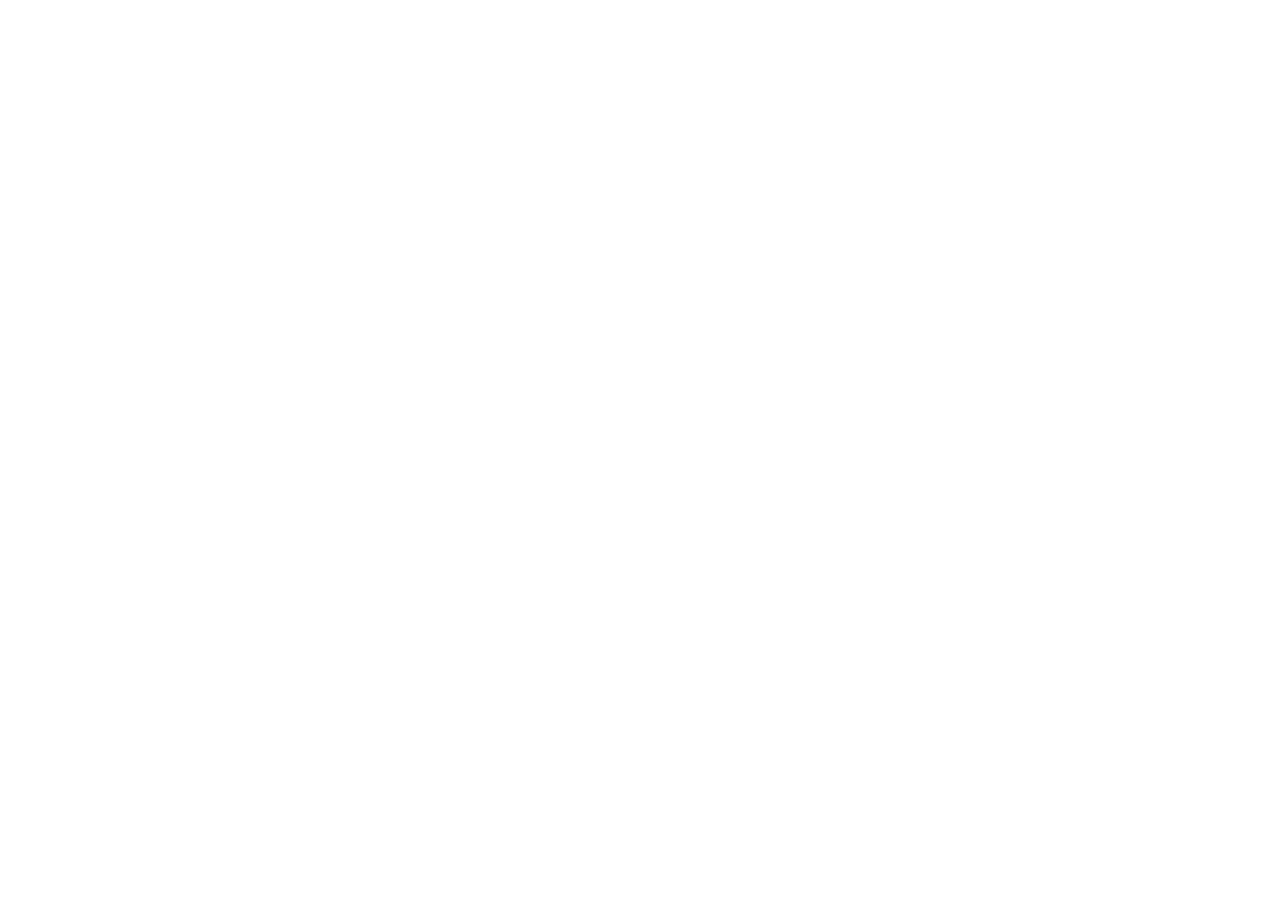
==== index.html @ 18c28b43 "first commit" ====
<!DOCTYPE html>
<html lang="en">
  <head>
    <meta charset="UTF-8" />
    <meta name="viewport" content="width=device-width, initial-scale=1.0" />
    <title>Document</title>
    <!-- CSS -->
    <link rel="stylesheet" href="/assets/css/style.css" />
  </head>
  <body>
    <!-- JS -->
    <script src="/assets/js/script.js"></script>
  </body>
</html>
---- assets/css/style.css ----
/* - Dark Blue (Dark Mode Elements): hsl(209, 23%, 22%)
- Very Dark Blue (Dark Mode Background): hsl(207, 26%, 17%)
- Very Dark Blue (Light Mode Text): hsl(200, 15%, 8%)
- Dark Gray (Light Mode Input): hsl(0, 0%, 52%)
- Very Light Gray (Light Mode Background): hsl(0, 0%, 98%)
- White (Dark Mode Text & Light Mode Elements): hsl(0, 0%, 100%) */
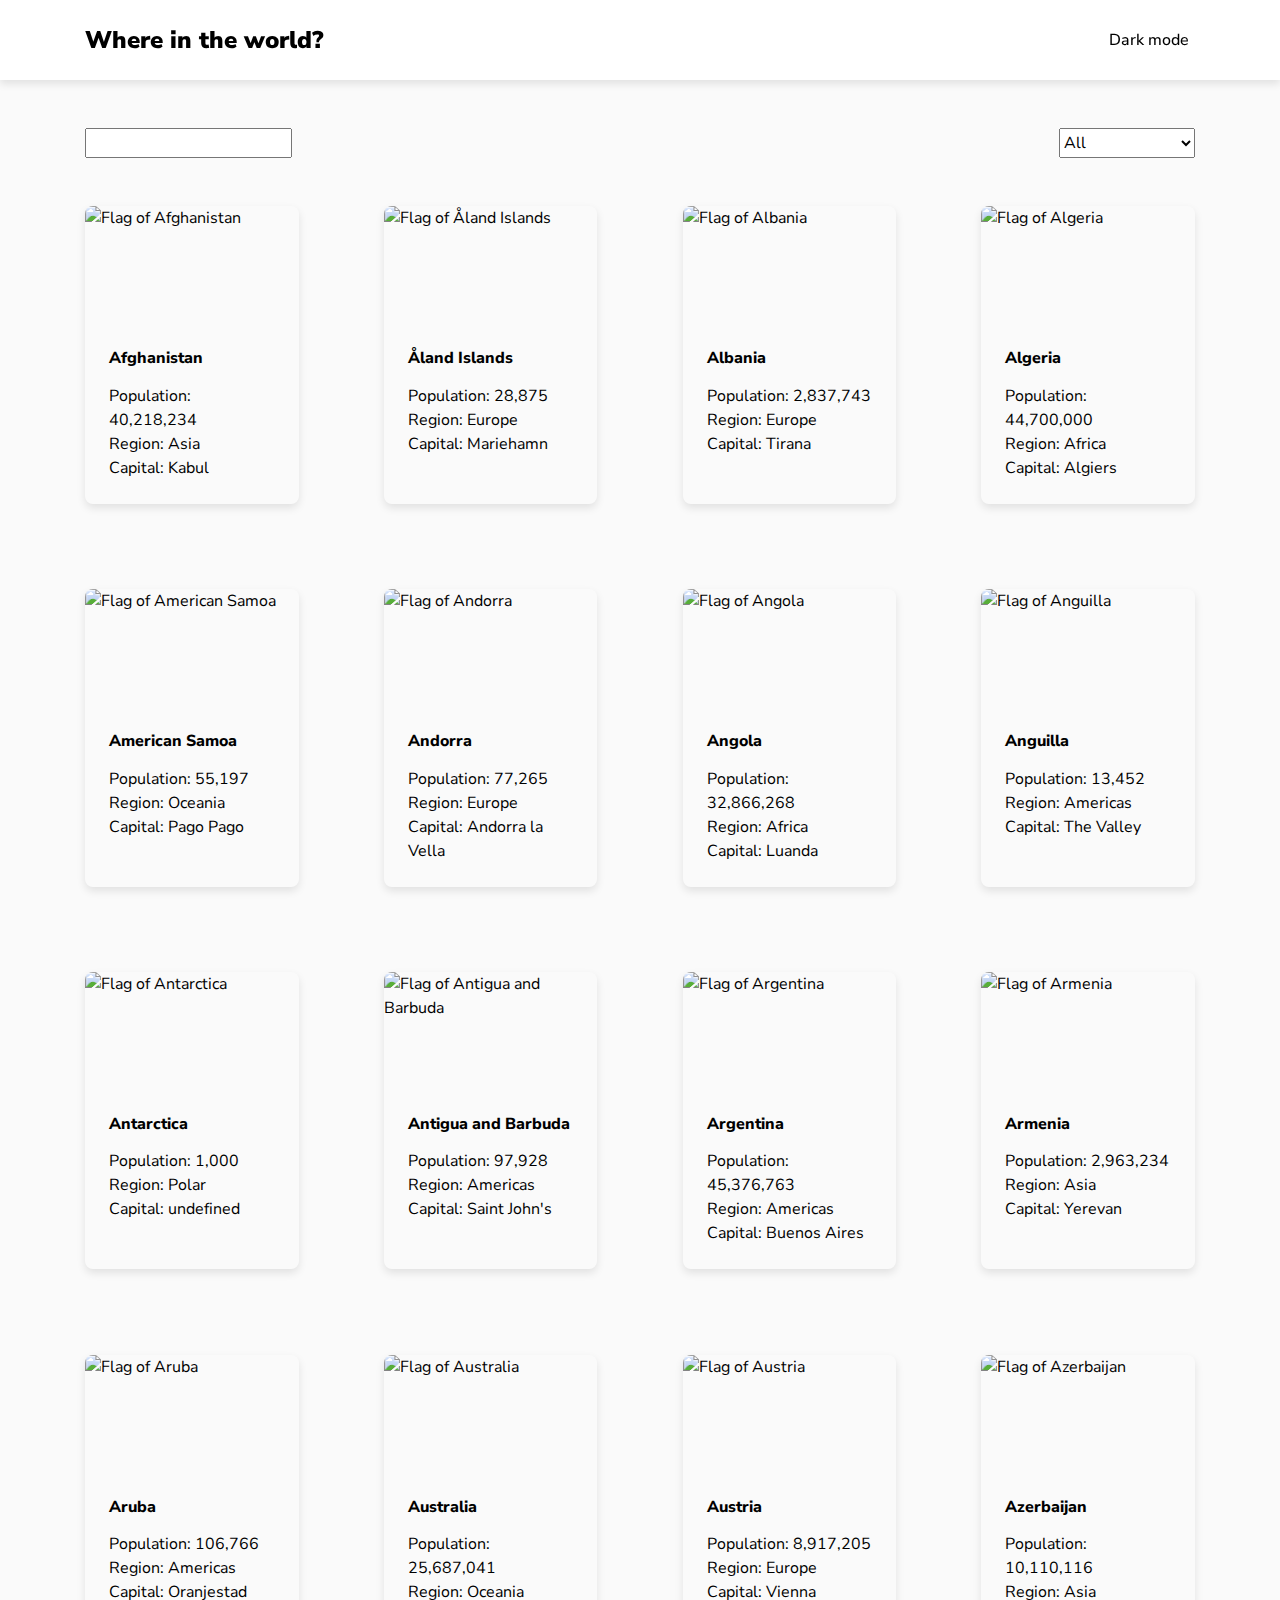
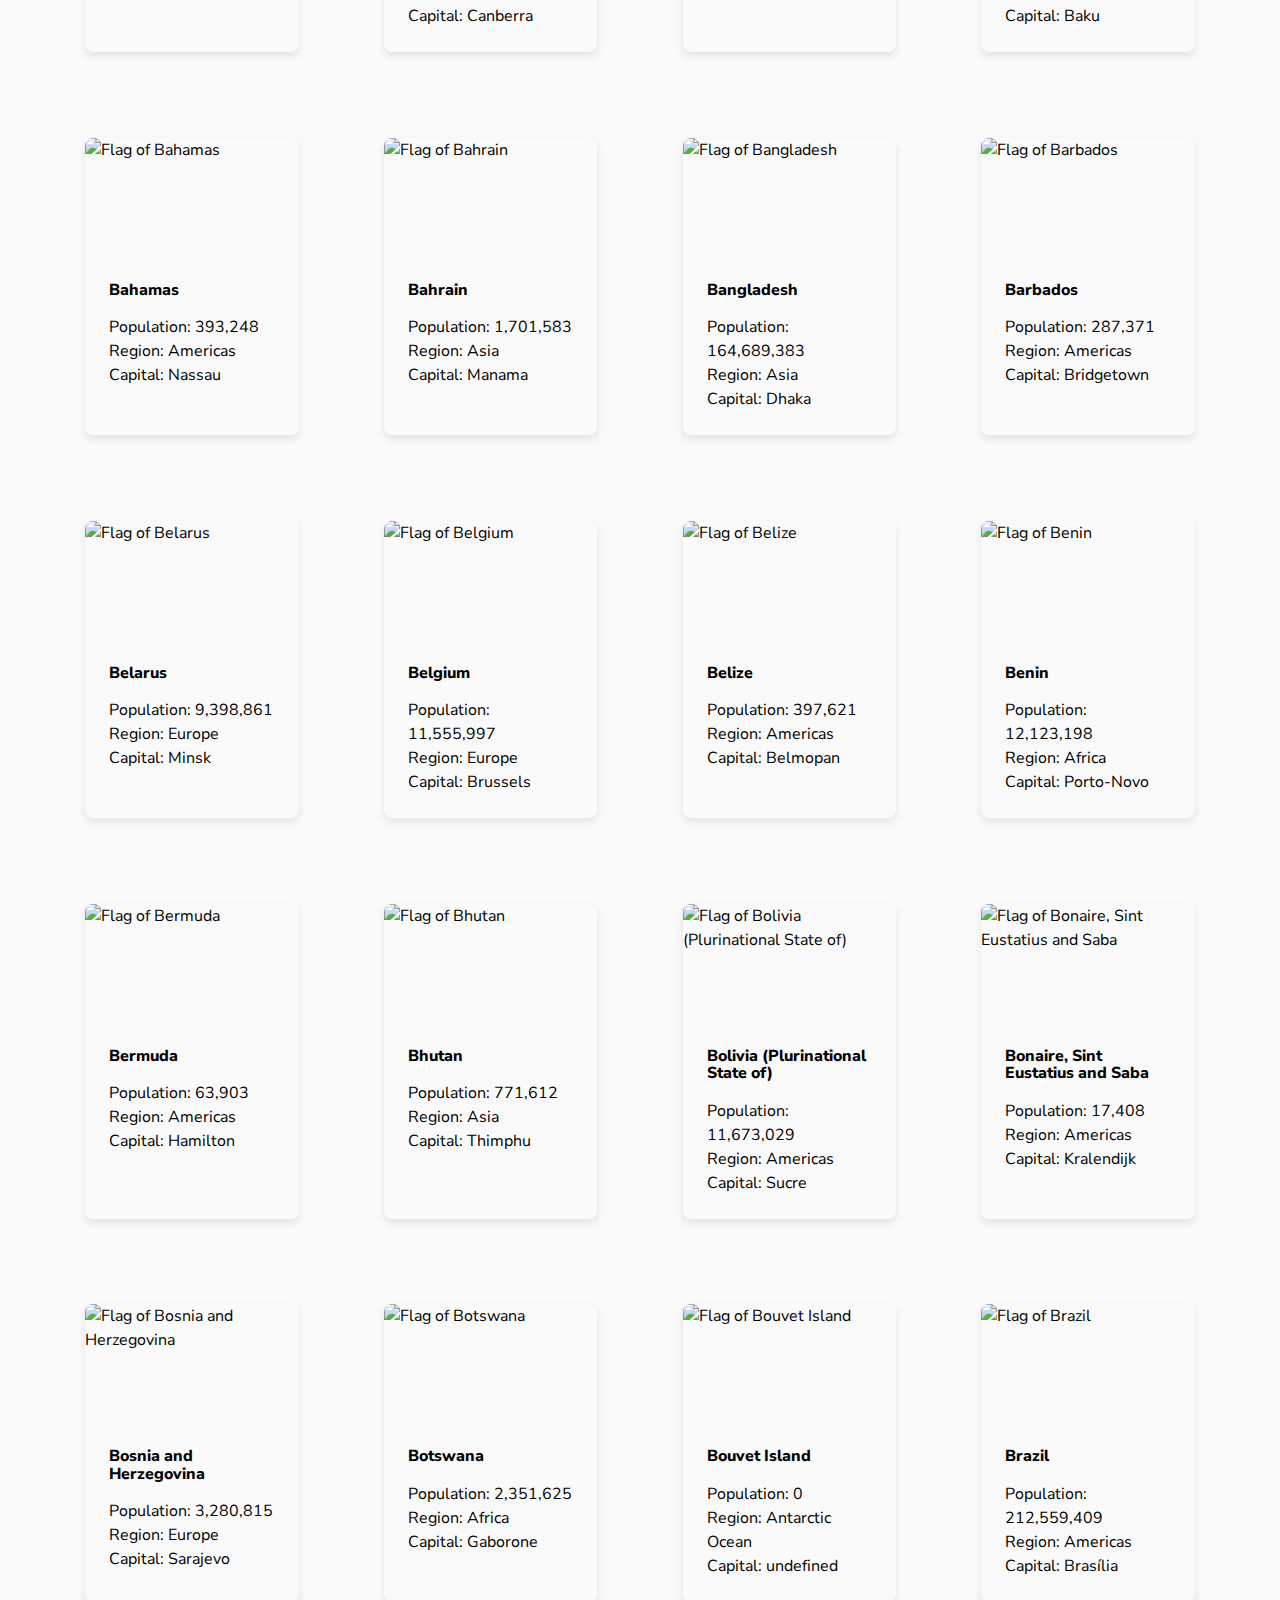
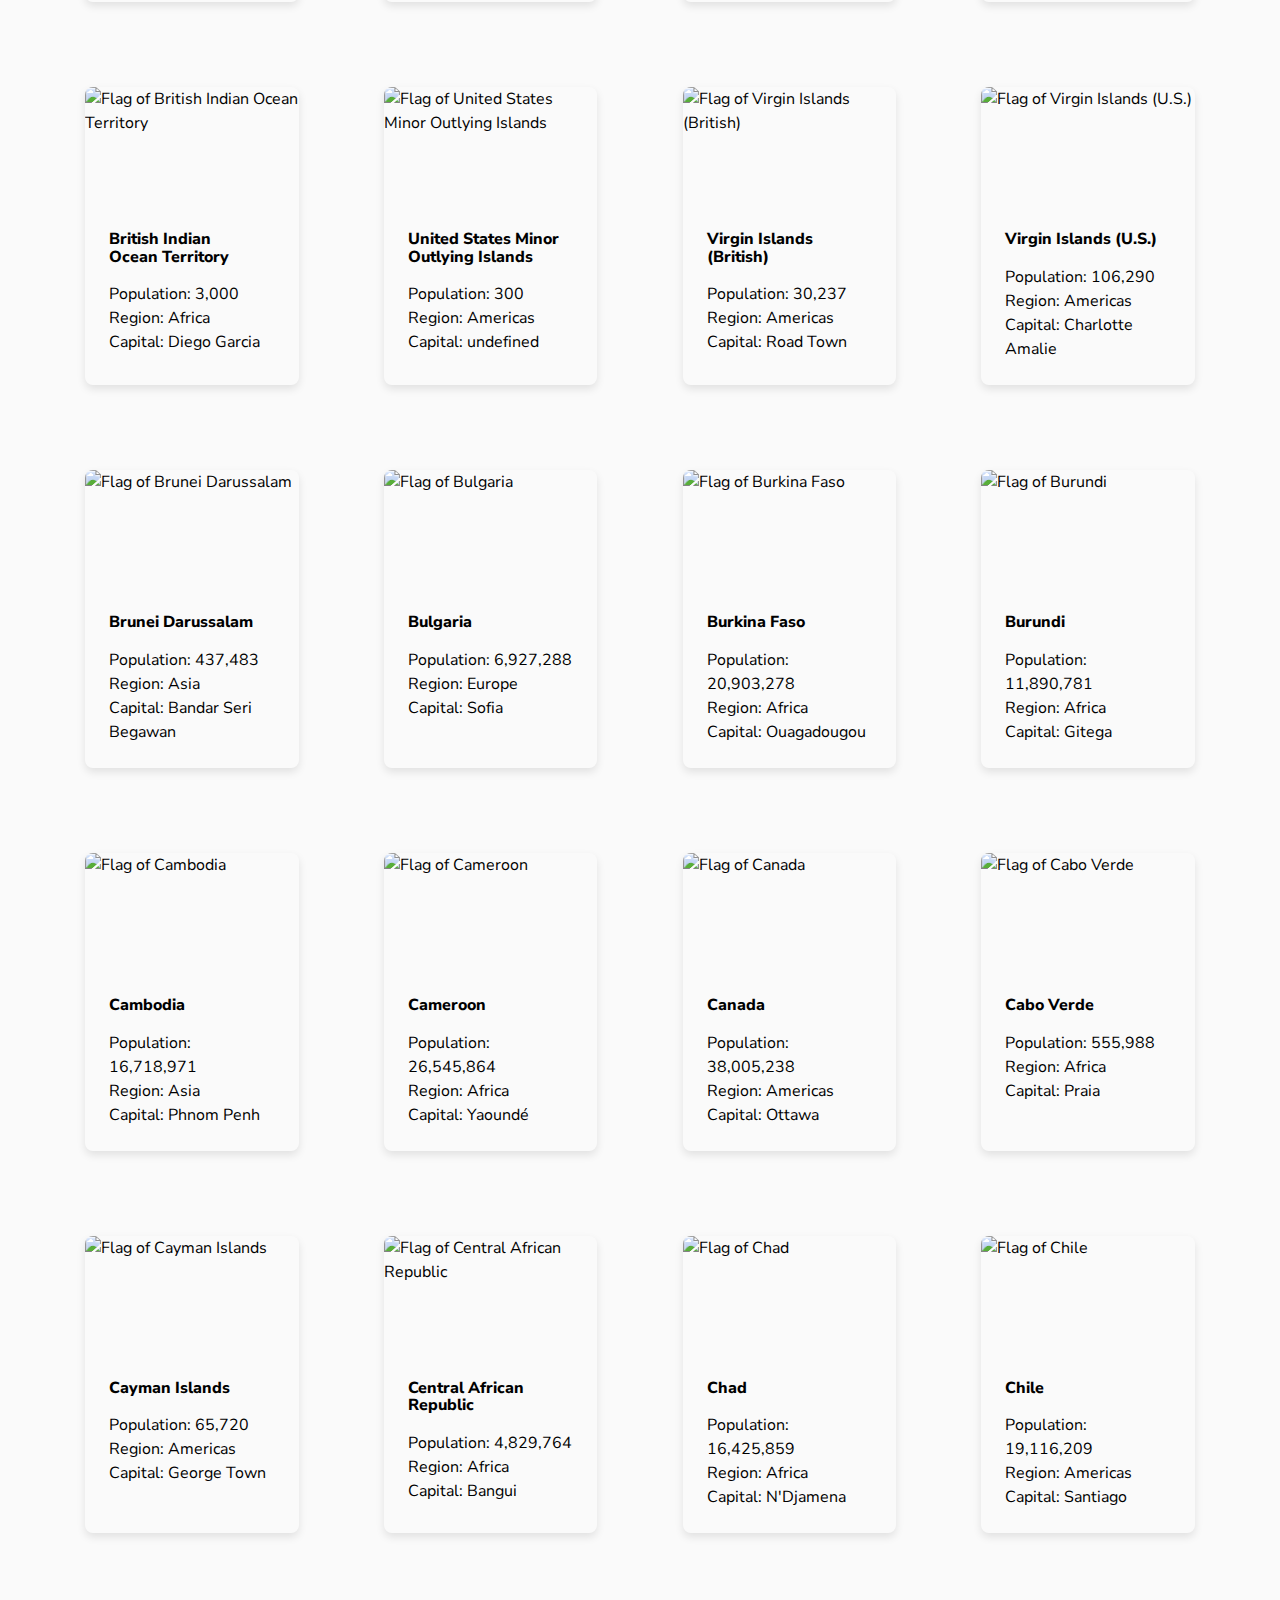
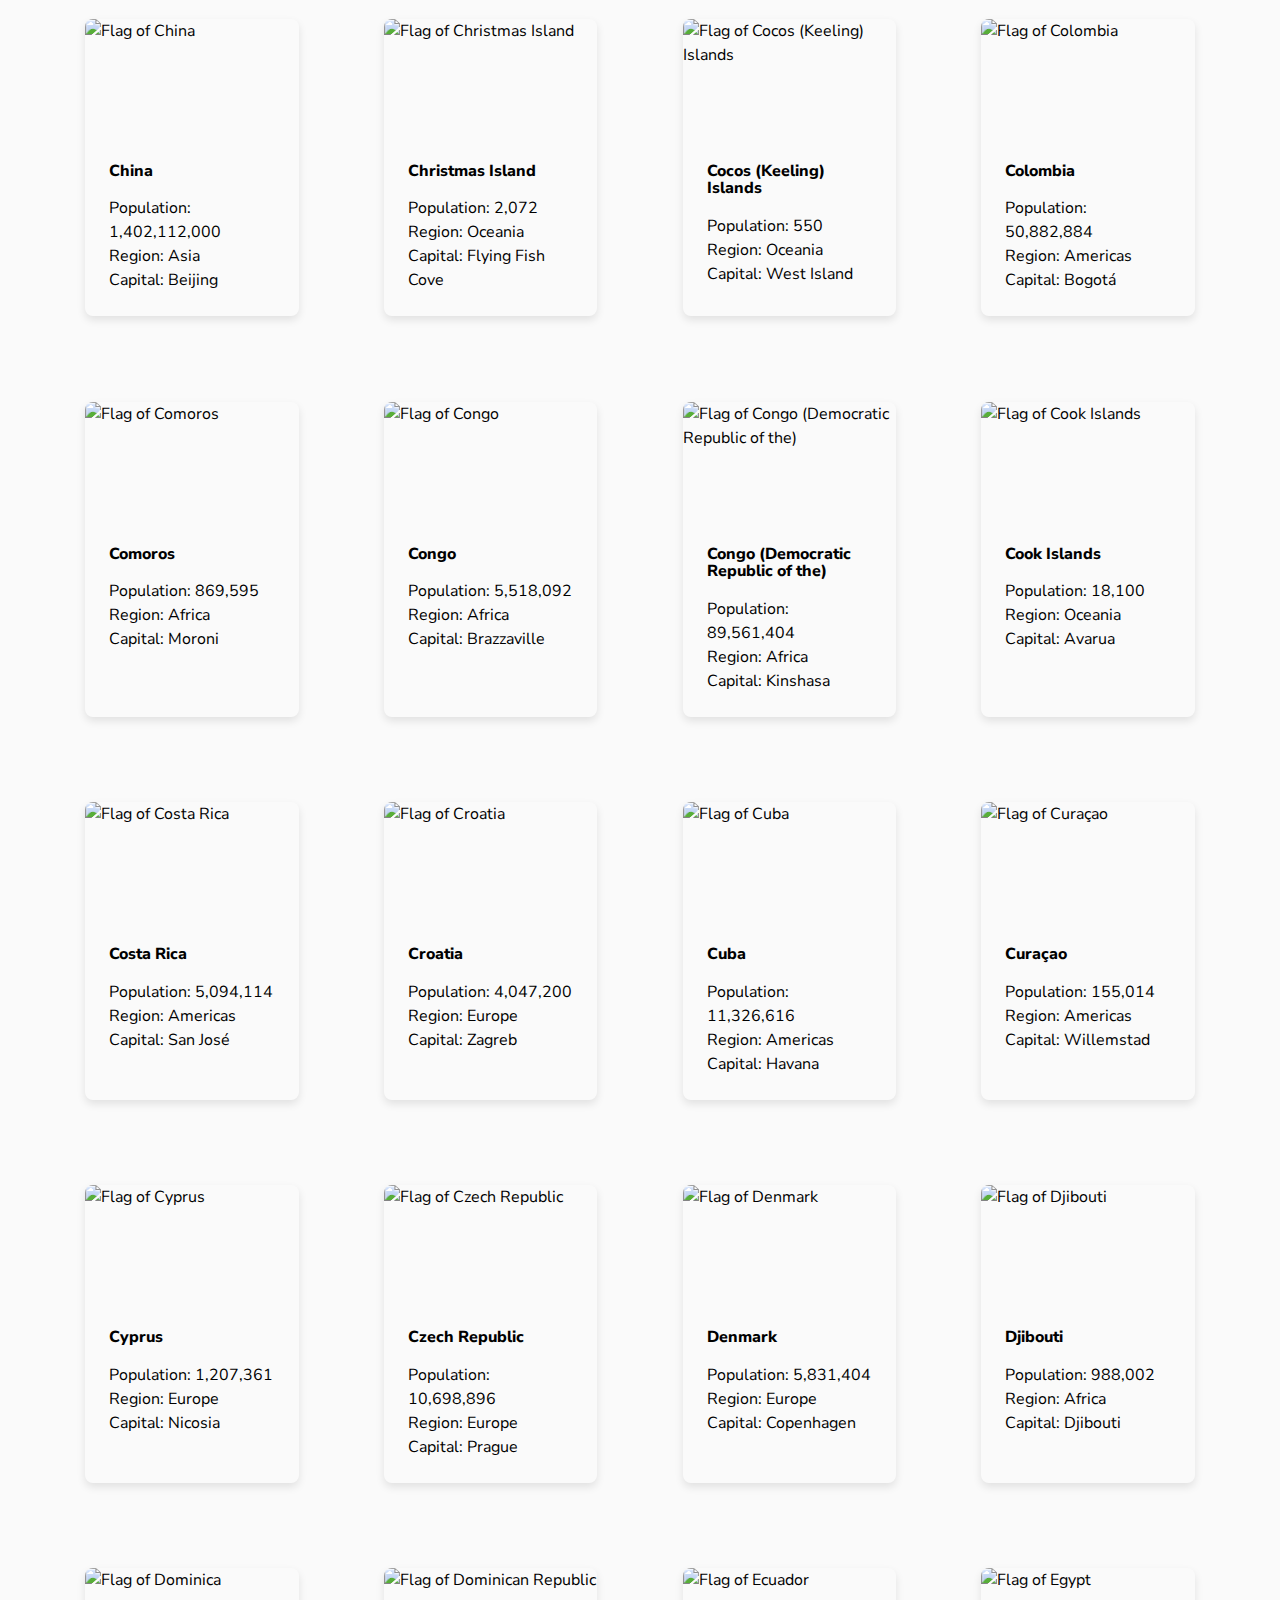
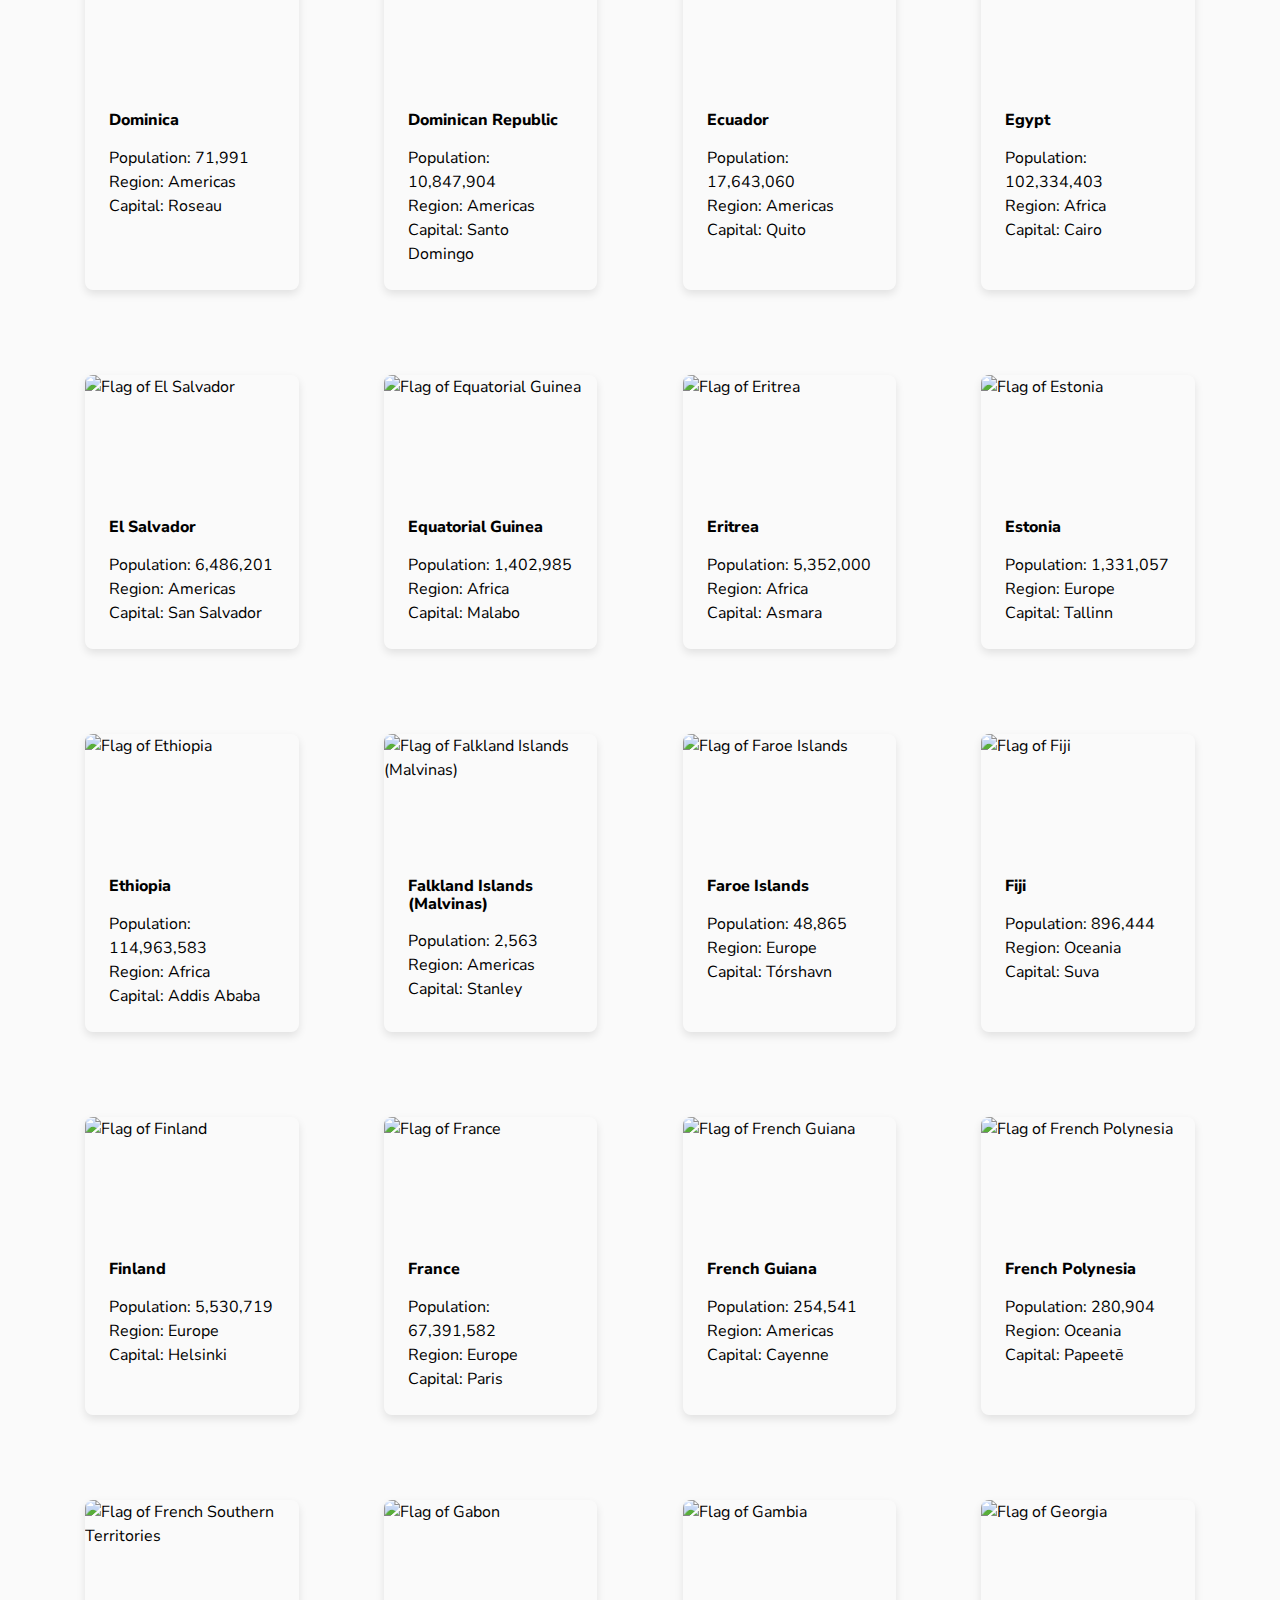
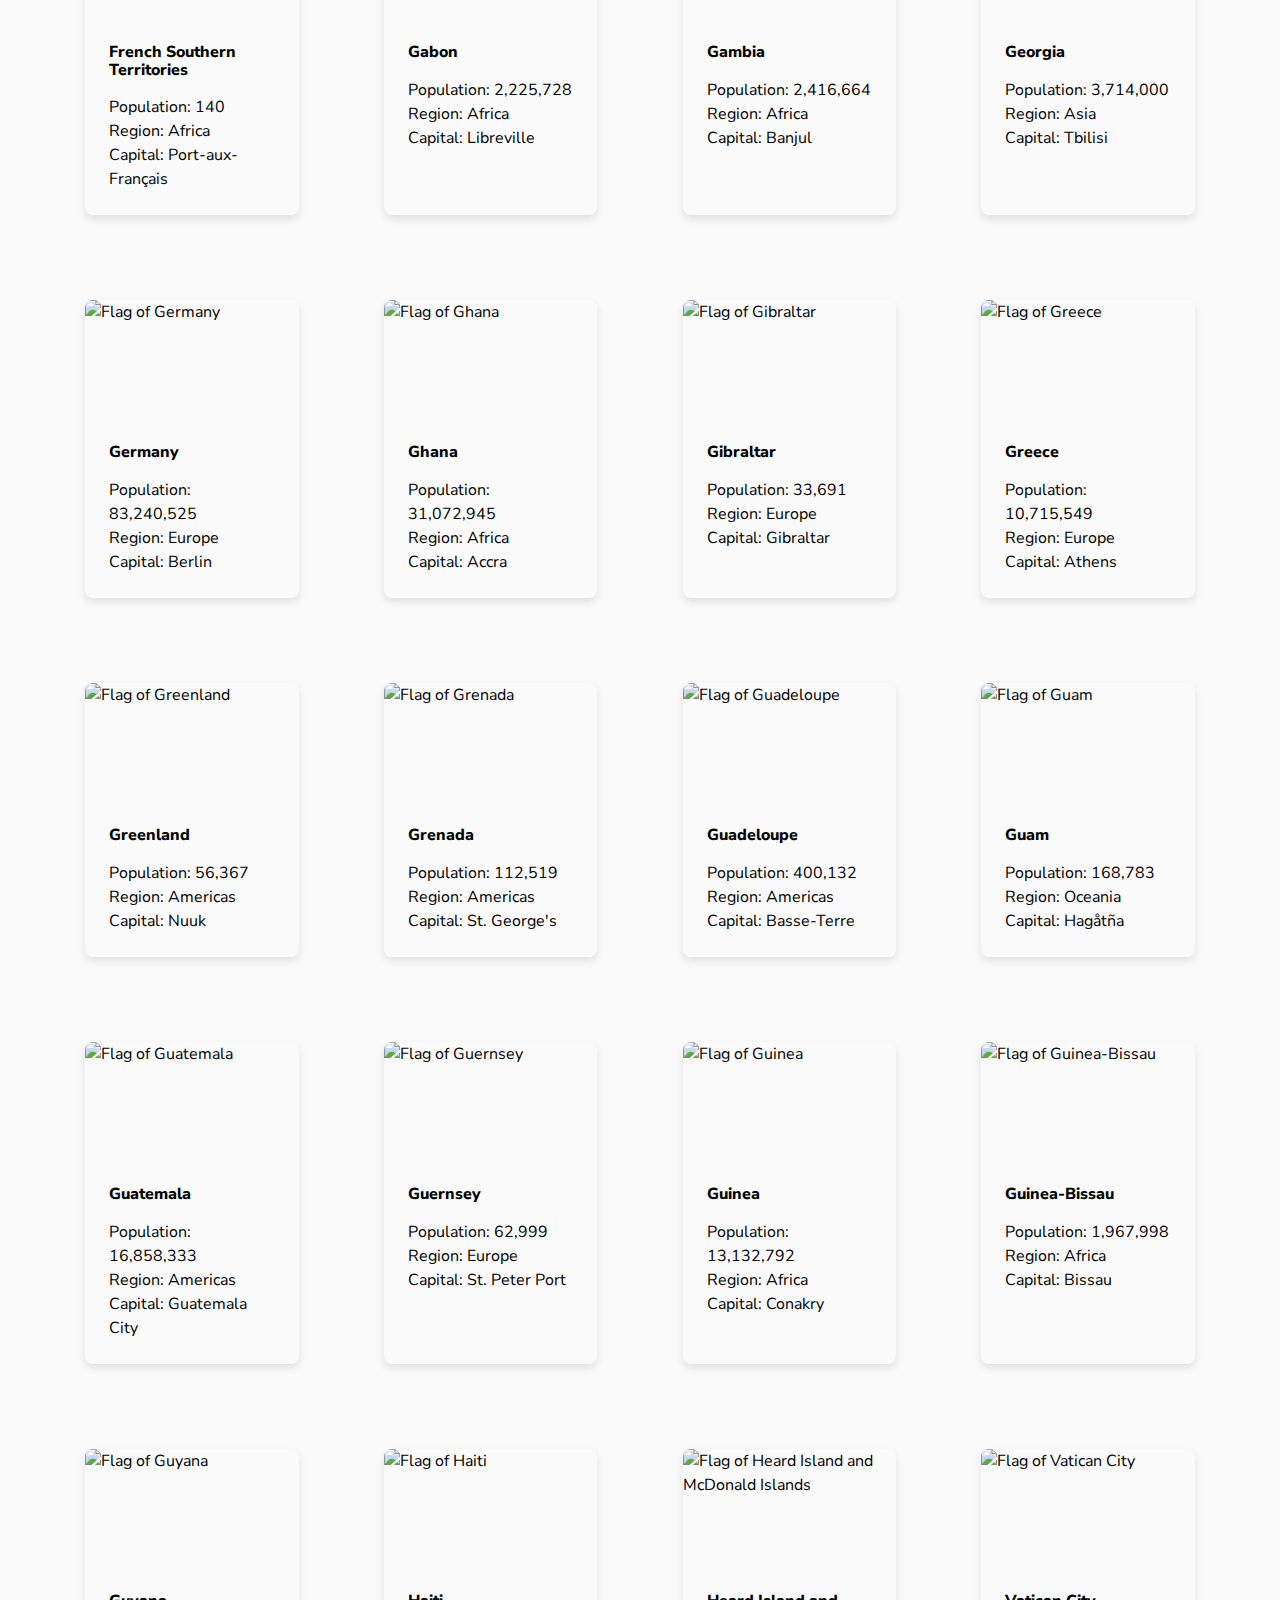
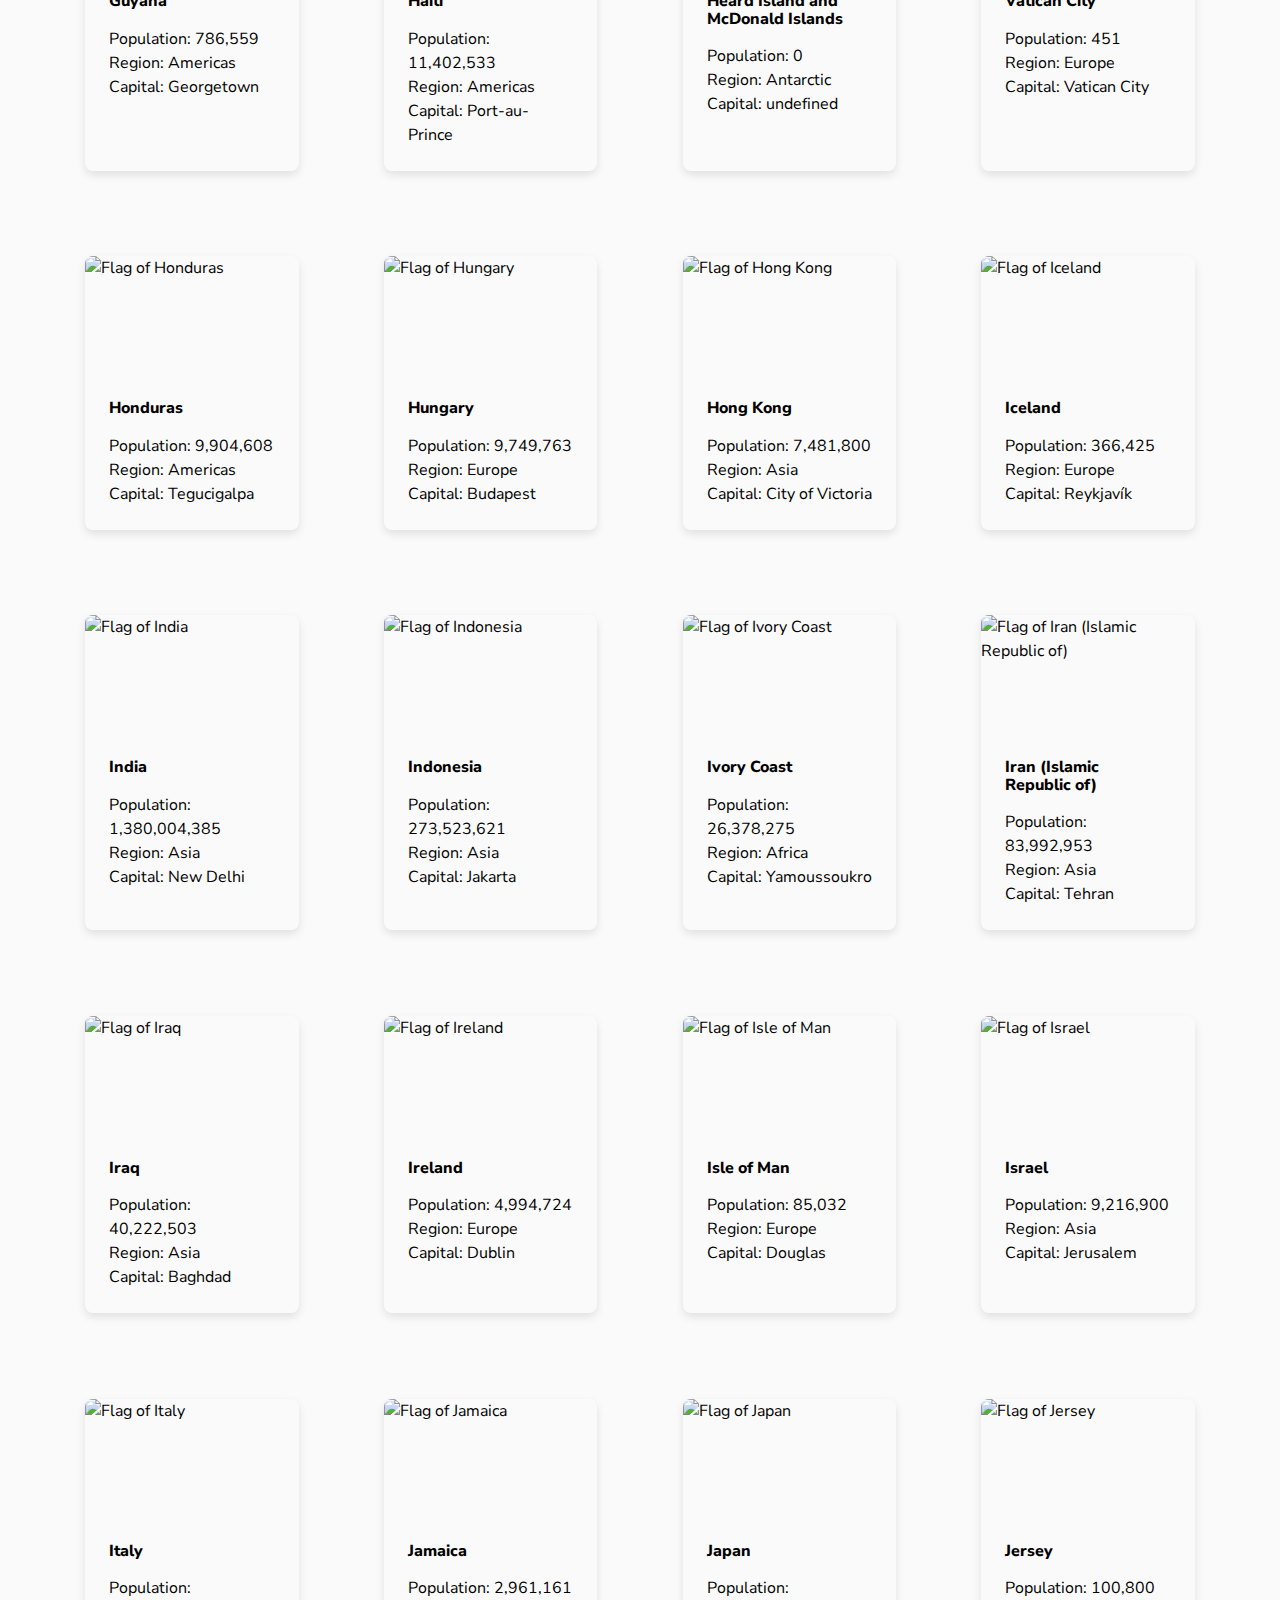
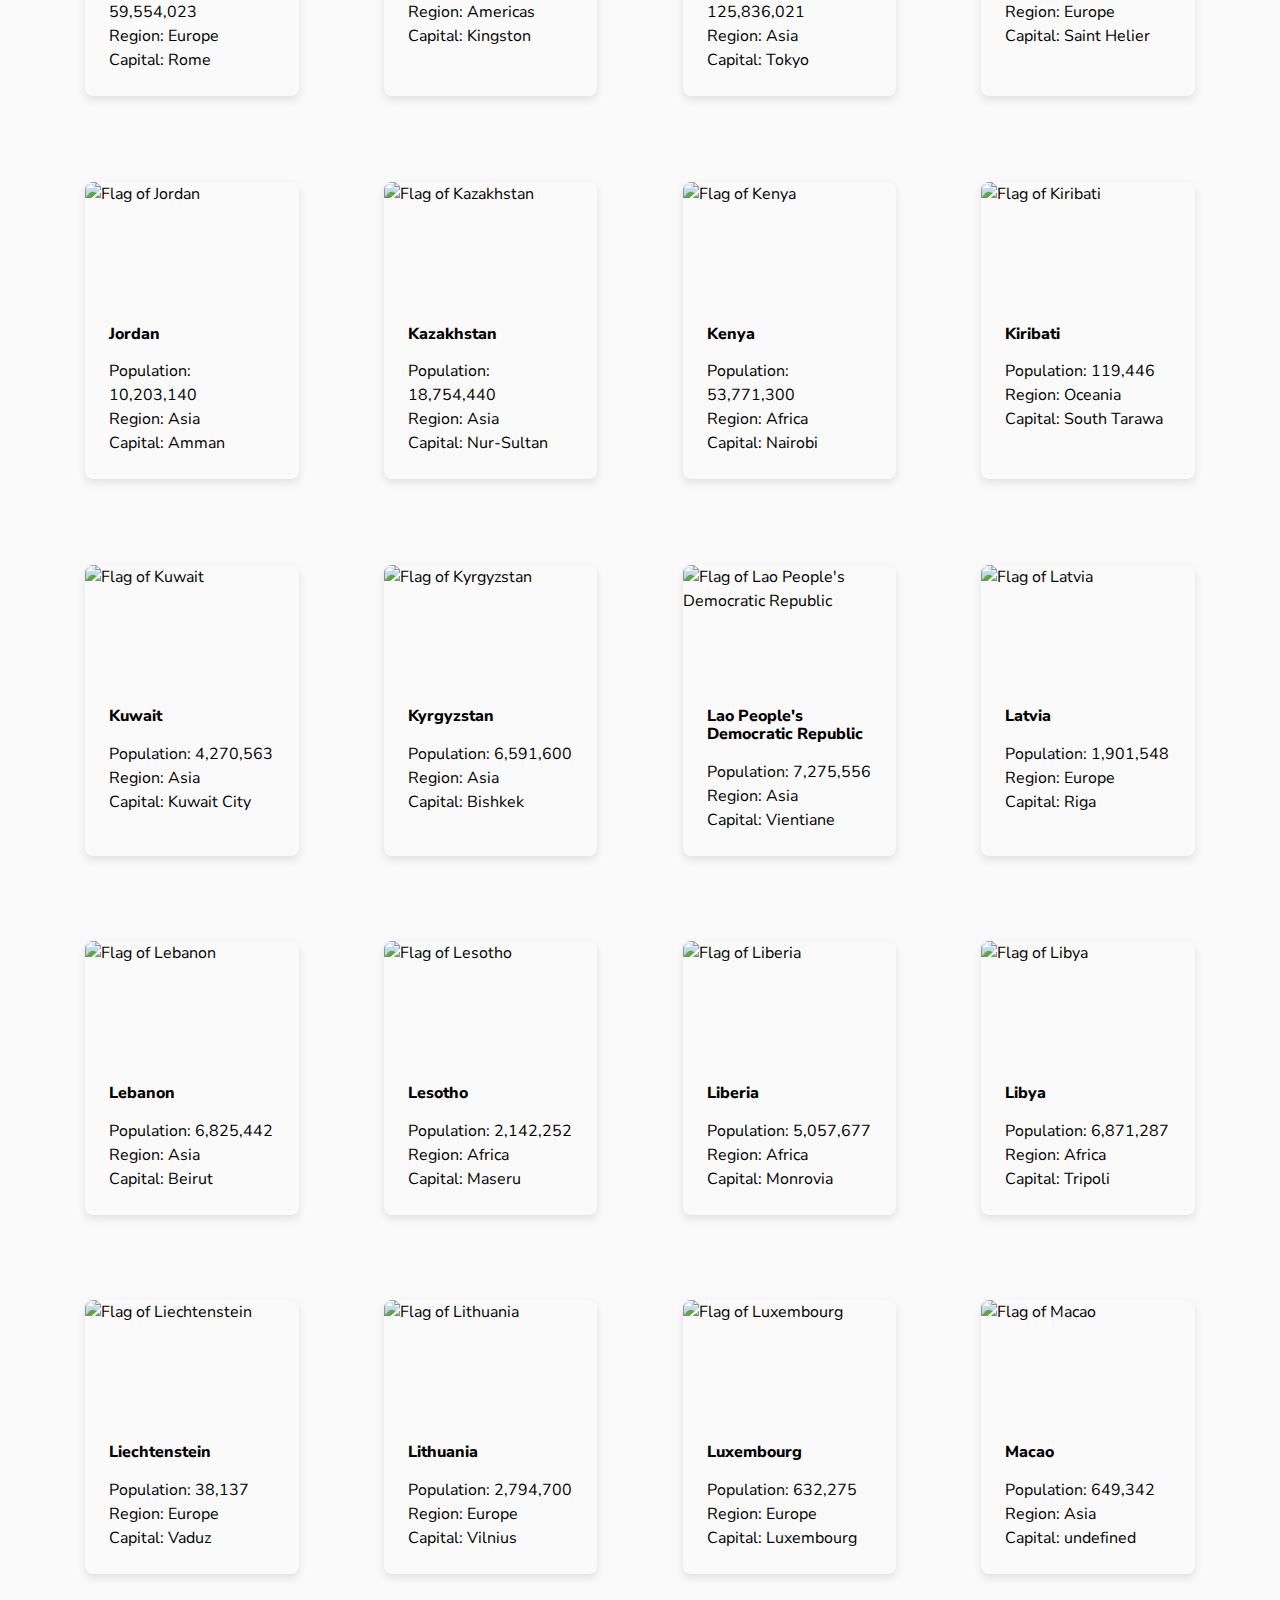
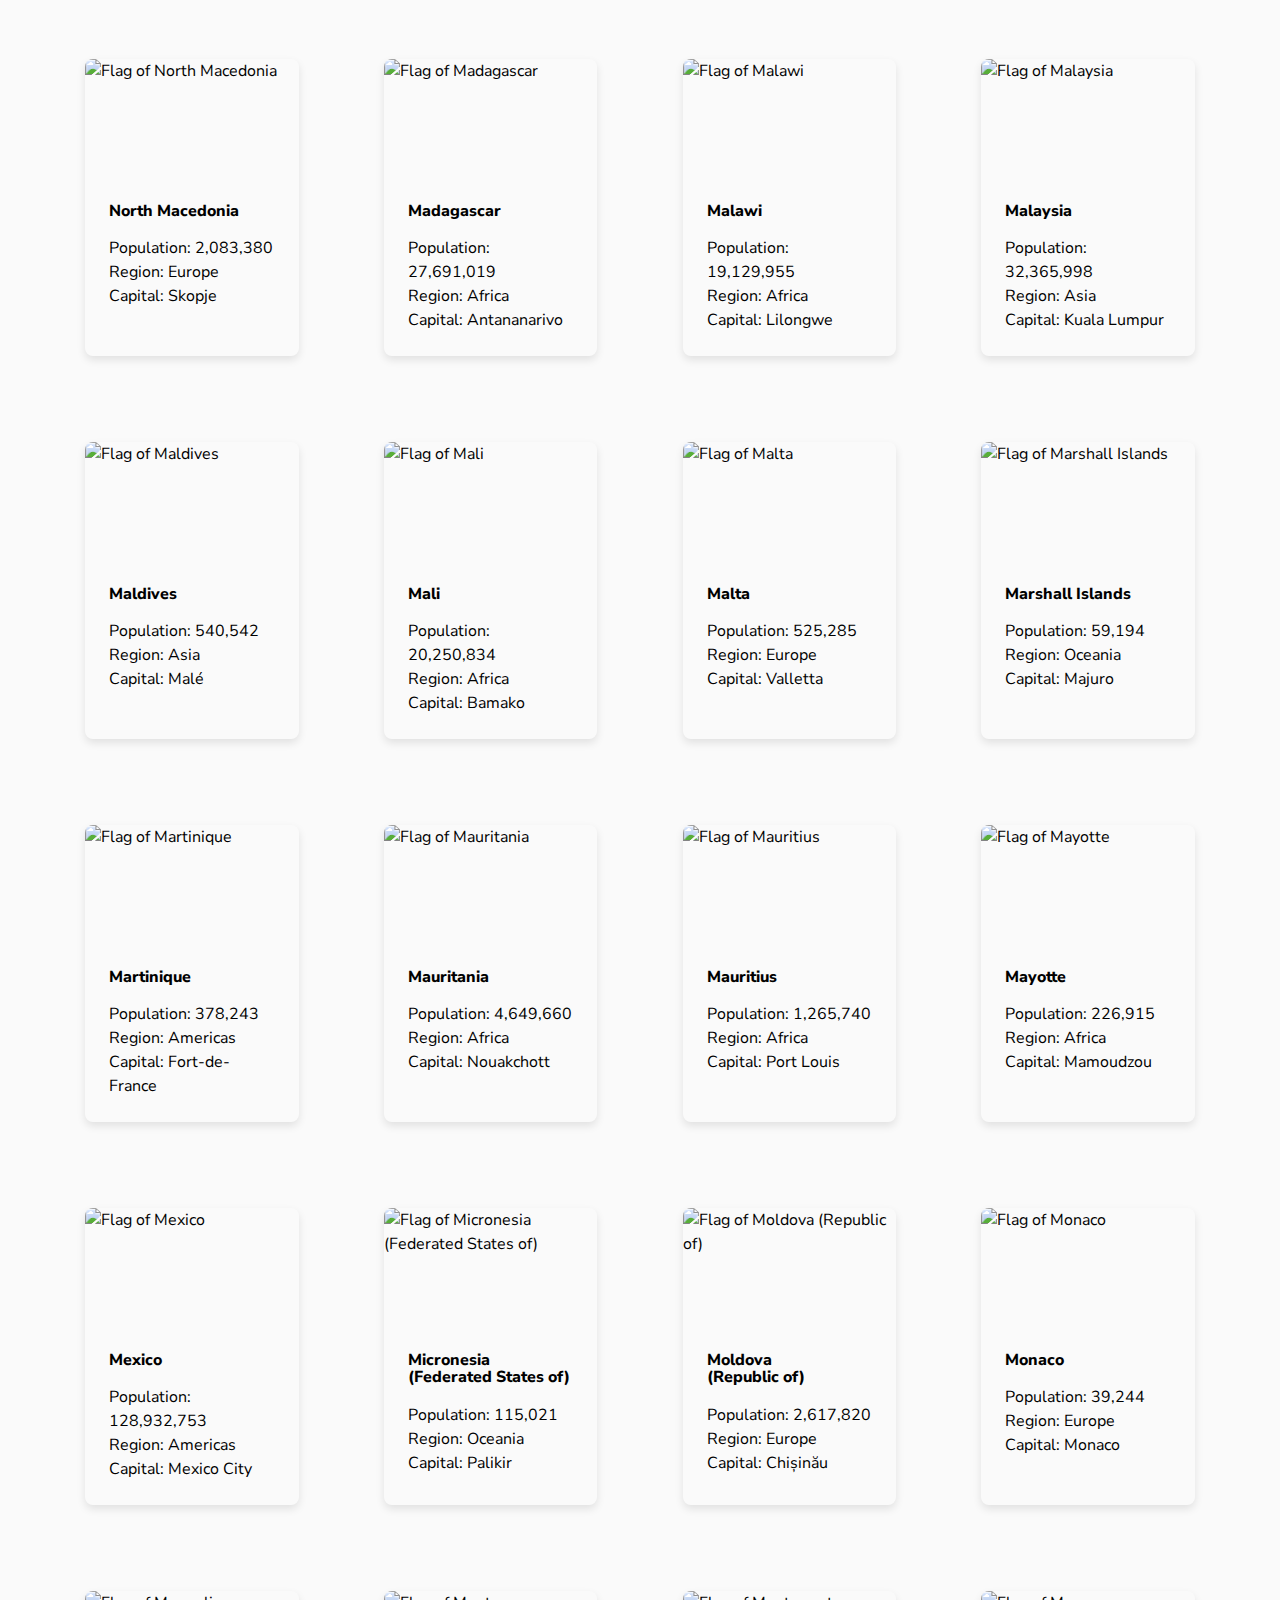
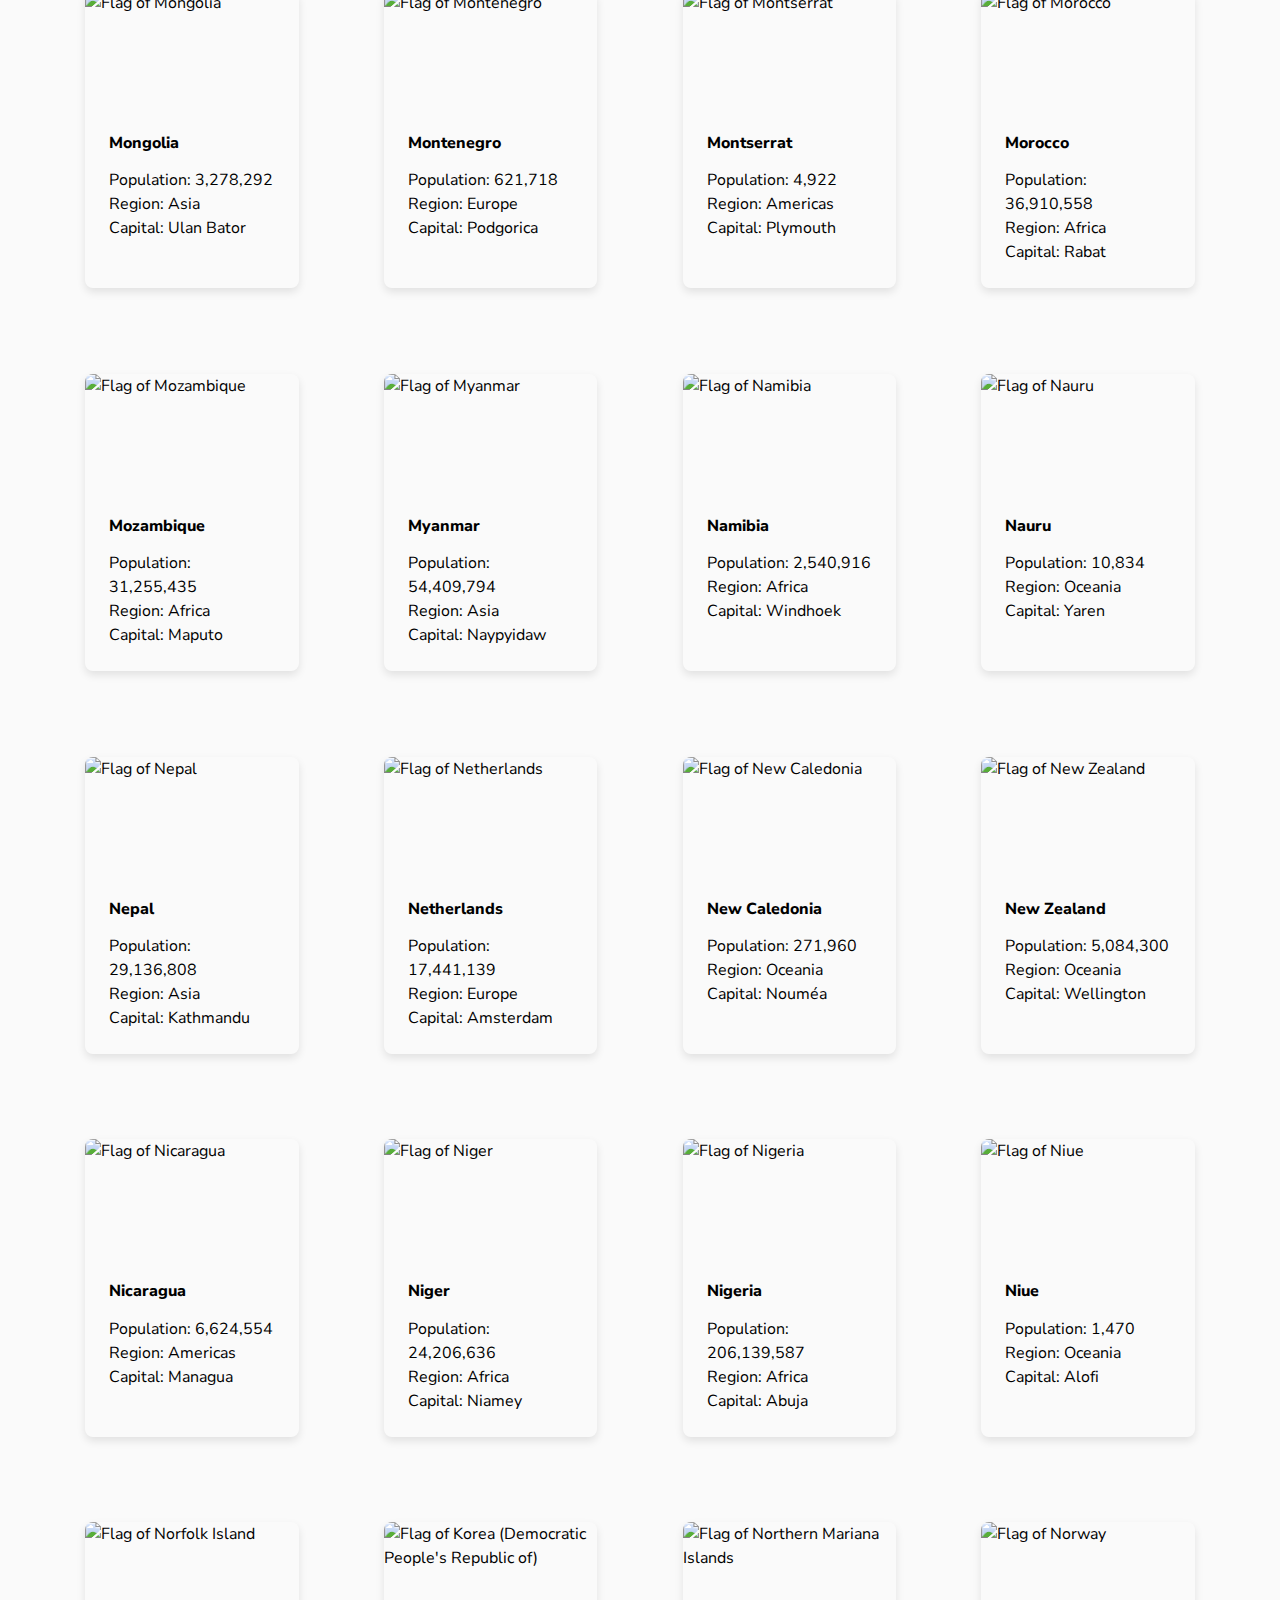
==== commit 90bd6aac: "Update: Add filter" ====
--- a/index.html
+++ b/index.html
@@ -3,11 +3,69 @@
   <head>
     <meta charset="UTF-8" />
     <meta name="viewport" content="width=device-width, initial-scale=1.0" />
-    <title>Document</title>
+    <title>WHERE IN THE WORLD ?</title>
+    <link
+      rel="apple-touch-icon"
+      sizes="180x180"
+      href="/assets/icon/apple-touch-icon.png"
+    />
+    <link
+      rel="icon"
+      type="image/png"
+      sizes="32x32"
+      href="/assets/icon/favicon-32x32.png"
+    />
+    <link
+      rel="icon"
+      type="image/png"
+      sizes="16x16"
+      href="/assets/icon/favicon-16x16.png"
+    />
+    <link rel="manifest" href="/assets/icon/site.webmanifest" />
+    <link
+      rel="mask-icon"
+      href="/assets/icon/safari-pinned-tab.svg"
+      color="#5bbad5"
+    />
+    <meta name="msapplication-TileColor" content="#da532c" />
+    <meta name="theme-color" content="#ffffff" />
+    <!-- FONT -->
+    <link rel="preconnect" href="https://fonts.googleapis.com" />
+    <link rel="preconnect" href="https://fonts.gstatic.com" crossorigin />
+    <link
+      href="https://fonts.googleapis.com/css2?family=Nunito+Sans:ital,opsz,wght@0,6..12,200..1000;1,6..12,200..1000&display=swap"
+      rel="stylesheet"
+    />
     <!-- CSS -->
     <link rel="stylesheet" href="/assets/css/style.css" />
+    <link rel="stylesheet" href="/assets/css/responsive.css" />
+    <!-- PLUGIN -->
+    <script src="https://cdnjs.cloudflare.com/ajax/libs/jquery/3.7.1/jquery.min.js"></script>
+    <script
+      type="module"
+      src="https://unpkg.com/ionicons@7.1.0/dist/ionicons/ionicons.esm.js"
+    ></script>
+    <script
+      nomodule
+      src="https://unpkg.com/ionicons@7.1.0/dist/ionicons/ionicons.js"
+    ></script>
   </head>
   <body>
+    <!-- HEADER -->
+    <header>
+      <a href="index.html">Where in the world?</a>
+      <button><ion-icon name="moon"></ion-icon>Dark mode</button>
+    </header>
+    <!-- CONTENT -->
+    <main id="main-page">
+      <div class="search-and-filter">
+        <input type="text" name="" id="search-country" />
+        <select name="" id="filter-region" aria-placeholder="Filter by Region">
+          <option value="">All</option>
+        </select>
+      </div>
+      <div id="country-list"></div>
+    </main>
     <!-- JS -->
     <script src="/assets/js/script.js"></script>
   </body>
--- a/assets/css/style.css
+++ b/assets/css/style.css
@@ -3,4 +3,295 @@
 - Very Dark Blue (Light Mode Text): hsl(200, 15%, 8%)
 - Dark Gray (Light Mode Input): hsl(0, 0%, 52%)
 - Very Light Gray (Light Mode Background): hsl(0, 0%, 98%)
-- White (Dark Mode Text & Light Mode Elements): hsl(0, 0%, 100%) */+- White (Dark Mode Text & Light Mode Elements): hsl(0, 0%, 100%) */
+:root {
+  --dark-blue: hsl(209, 23%, 22%);
+  --very-dark-blue: hsl(207, 26%, 17%);
+  --very-light-gray: hsl(0, 0%, 98%);
+  --white: hsl(0, 0%, 100%);
+  --dark-gray: hsl(0, 0%, 52%);
+  --light-gray: hsl(0, 0%, 98%);
+  --light-blue: hsl(200, 15%, 8%);
+  --light-green: hsl(120, 100%, 50%);
+  --light-red: hsl(359, 100%, 50%);
+
+  --spacing-ctn: calc(80px + (96 - 80) * ((100vw - 1199px) / (1440 - 1199)));
+
+  --grid: 4;
+
+  --shadow-1: 0px 4px 8px 0px rgba(0, 0, 0, 0.1);
+  --shadow-2: 0px 0px 8px 0px rgba(0, 0, 0, 0.2);
+}
+/* RESET HTML */
+*,
+*::before,
+*::after {
+  box-sizing: border-box;
+  -webkit-font-smoothing: antialiased;
+  -moz-osx-font-smoothing: grayscale;
+}
+/* Prevent font size inflation */
+html {
+  -moz-text-size-adjust: none;
+  -webkit-text-size-adjust: none;
+  text-size-adjust: none;
+}
+html:focus-within {
+  scroll-behavior: smooth;
+}
+/* Remove default margin in favour of better control in authored CSS */
+body,
+h1,
+h2,
+h3,
+h4,
+p,
+figure,
+blockquote,
+dl,
+dd {
+  margin-block-end: 0;
+}
+/* Remove default margin */
+body,
+h1,
+h2,
+h3,
+h4,
+p,
+li,
+figure,
+figcaption,
+blockquote,
+dl,
+dd {
+  margin: 0;
+}
+/* Remove list styles on ul, ol elements with a list role, which suggests default styling will be removed */
+ul[role="list"],
+ol[role="list"] {
+  list-style: none;
+}
+/* Set core body defaults */
+body {
+  min-height: 100vh;
+  text-rendering: optimizeSpeed;
+  line-height: 1.5;
+}
+/* Set shorter line heights on headings and interactive elements */
+h1,
+h2,
+h3,
+h4,
+button,
+input,
+label {
+  line-height: 1.1;
+}
+/* Balance text wrapping on headings */
+h1,
+h2,
+h3,
+h4 {
+  text-wrap: balance;
+}
+/* A elements that don't have a class get default styles */
+a,
+a:not([class]) {
+  text-decoration-skip-ink: auto;
+  text-decoration: none;
+  color: currentColor;
+}
+/* Make images easier to work with */
+img,
+picture {
+  max-width: 100%;
+  display: block;
+}
+/* Inherit fonts for inputs and buttons */
+input,
+button,
+textarea,
+select {
+  font: inherit;
+}
+button {
+  border: 0;
+  background: transparent;
+}
+/* Make sure textareas without a rows attribute are not tiny */
+textarea:not([rows]) {
+  min-height: 10em;
+}
+/* Anything that has been anchored to should have extra scroll margin */
+:target {
+  scroll-margin-block: 5ex;
+}
+@media (prefers-reduced-motion: reduce) {
+  *,
+  *::before,
+  *::after {
+    animation-duration: 0.01ms !important;
+    animation-iteration-count: 1 !important;
+    transition-duration: 0.01ms !important;
+    scroll-behavior: auto !important;
+  }
+}
+/* END: RESET HTML */
+body {
+  font-family: "Nunito Sans", sans-serif;
+  background-color: var(--light-gray);
+}
+header {
+  position: fixed;
+  top: 0;
+  left: 0;
+  width: 100%;
+  height: 80px;
+  padding-inline: var(--spacing-ctn);
+  display: flex;
+  justify-content: space-between;
+  align-items: center;
+  background-color: var(--white);
+  box-shadow: var(--shadow-1);
+  z-index: 10;
+}
+header a {
+  font-size: 1.5rem;
+  font-weight: 900;
+}
+header button {
+  font-size: 1rem;
+  font-weight: 500;
+  display: flex;
+  align-items: center;
+  grid-gap: 0.5rem;
+}
+main {
+  padding: 80px var(--spacing-ctn) var(--spacing-ctn);
+}
+.search-and-filter {
+  margin-block: 3rem;
+  display: flex;
+  justify-content: space-between;
+}
+#country-list {
+  display: grid;
+  grid-template-columns: repeat(var(--grid), 1fr);
+  gap: var(--spacing-ctn);
+  border: 0.5rem;
+}
+#country-list * {
+  transition: 0.4s ease;
+}
+#country-list a {
+  border-radius: 0.5rem;
+  overflow: hidden;
+  box-shadow: var(--shadow-1);
+}
+#country-list a figure {
+  position: relative;
+  padding-top: 56.25%;
+}
+#country-list a figure > img {
+  position: absolute;
+  top: 0;
+  left: 0;
+  width: 100%;
+  height: 100%;
+  object-fit: cover;
+}
+#country-list a > div {
+  padding: 1.5rem;
+  display: flex;
+  flex-direction: column;
+  grid-gap: 1rem;
+}
+#country-list a > div > h2 {
+  font-size: 1rem;
+  font-weight: 800;
+}
+#country-list a > div > p {
+  font-size: 12px;
+}
+#detail-page .info {
+  display: flex;
+  grid-gap: var(--spacing-ctn);
+}
+#detail-page .info > div {
+  display: flex;
+  width: 50%;
+}
+#detail-page figure {
+  width: 100%;
+  max-width: 559px;
+}
+#detail-page figure > img {
+  width: 100%;
+  height: 100%;
+  margin: auto 0;
+}
+#detail-page .inner-wrapper {
+  display: flex;
+}
+#detail-page .info .contxt {
+  display: flex;
+  flex-direction: column;
+  margin-block: auto;
+}
+#detail-page .info .contxt > h2 {
+  margin-bottom: 1.5rem;
+}
+#detail-page .info .contxt > div {
+  margin-bottom: 2rem;
+}
+#detail-page .info .contxt > div:nth-last-child(1) {
+  margin: 0;
+}
+#border-countries,
+#badge-list {
+  display: flex;
+  align-items: center;
+  flex-wrap: wrap;
+  grid-gap: 0.5rem;
+}
+#border-countries {
+}
+#border-countries p {
+  text-wrap: nowrap;
+}
+#badge-list > div {
+  padding: 0.25rem 1.5rem;
+  border-radius: 0.5rem;
+  background: var(--white);
+}
+.btn {
+  display: flex;
+  align-items: center;
+  grid-gap: 0.5rem;
+  box-shadow: var(--shadow-2);
+  margin-block: 3rem;
+  padding: 0.5rem 2rem;
+  border-radius: 0.5rem;
+  background: var(--white);
+  width: fit-content;
+}
+.btn .icon-wrapper {
+  position: relative;
+  display: flex;
+  width: 1rem;
+  height: 1rem;
+  overflow: hidden;
+}
+.btn:hover .icon {
+  transform: translateX(-100%);
+}
+.btn .icon-wrapper .icon {
+  width: 1rem;
+  height: 1rem;
+  transition: 0.4s cubic-bezier(0.075, 0.82, 0.165, 1);
+}
+.btn .inner-wrapper {
+  display: flex;
+  align-items: center;
+}
--- a/assets/css/responsive.css
+++ b/assets/css/responsive.css
@@ -0,0 +1,28 @@
+@media (min-width: 1399.98px) {}
+@media (min-width: 1199.98px) {}
+@media (min-width: 1023.98px) {}
+@media (min-width: 991.98px) {}
+@media (min-width: 767.98px) {}
+@media (min-width: 575.98px) {}
+
+@media (max-width: 1399.98px) {}
+@media (max-width: 1199.98px) {
+    :root {
+        --grid: 3;
+    }
+}
+@media (max-width: 1023.98px) {}
+@media (max-width: 991.98px) {}
+@media (max-width: 767.98px) {
+    :root {
+        --grid: 2;
+    }
+}
+@media (max-width: 575.98px) {
+    :root {
+        --grid: 1;
+    }
+    .search-and-filter {
+        flex-direction: column;
+    }
+}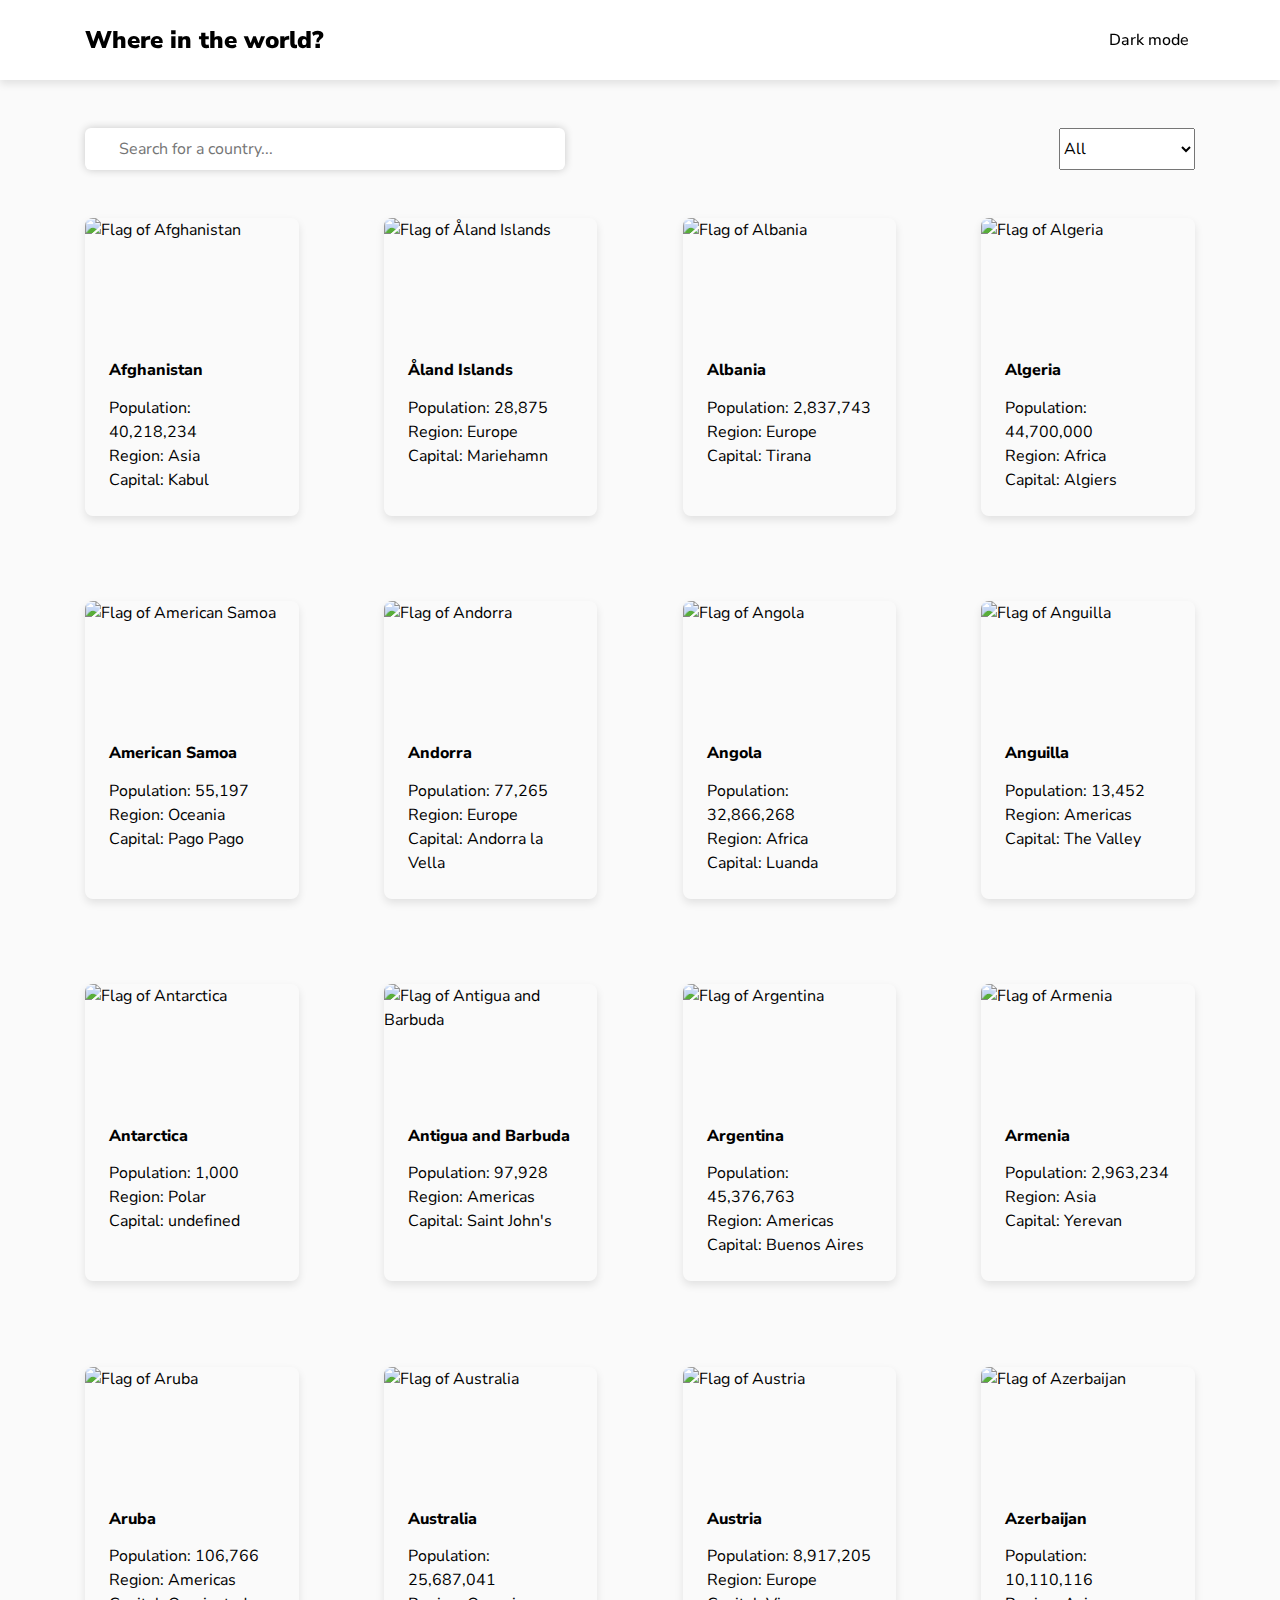
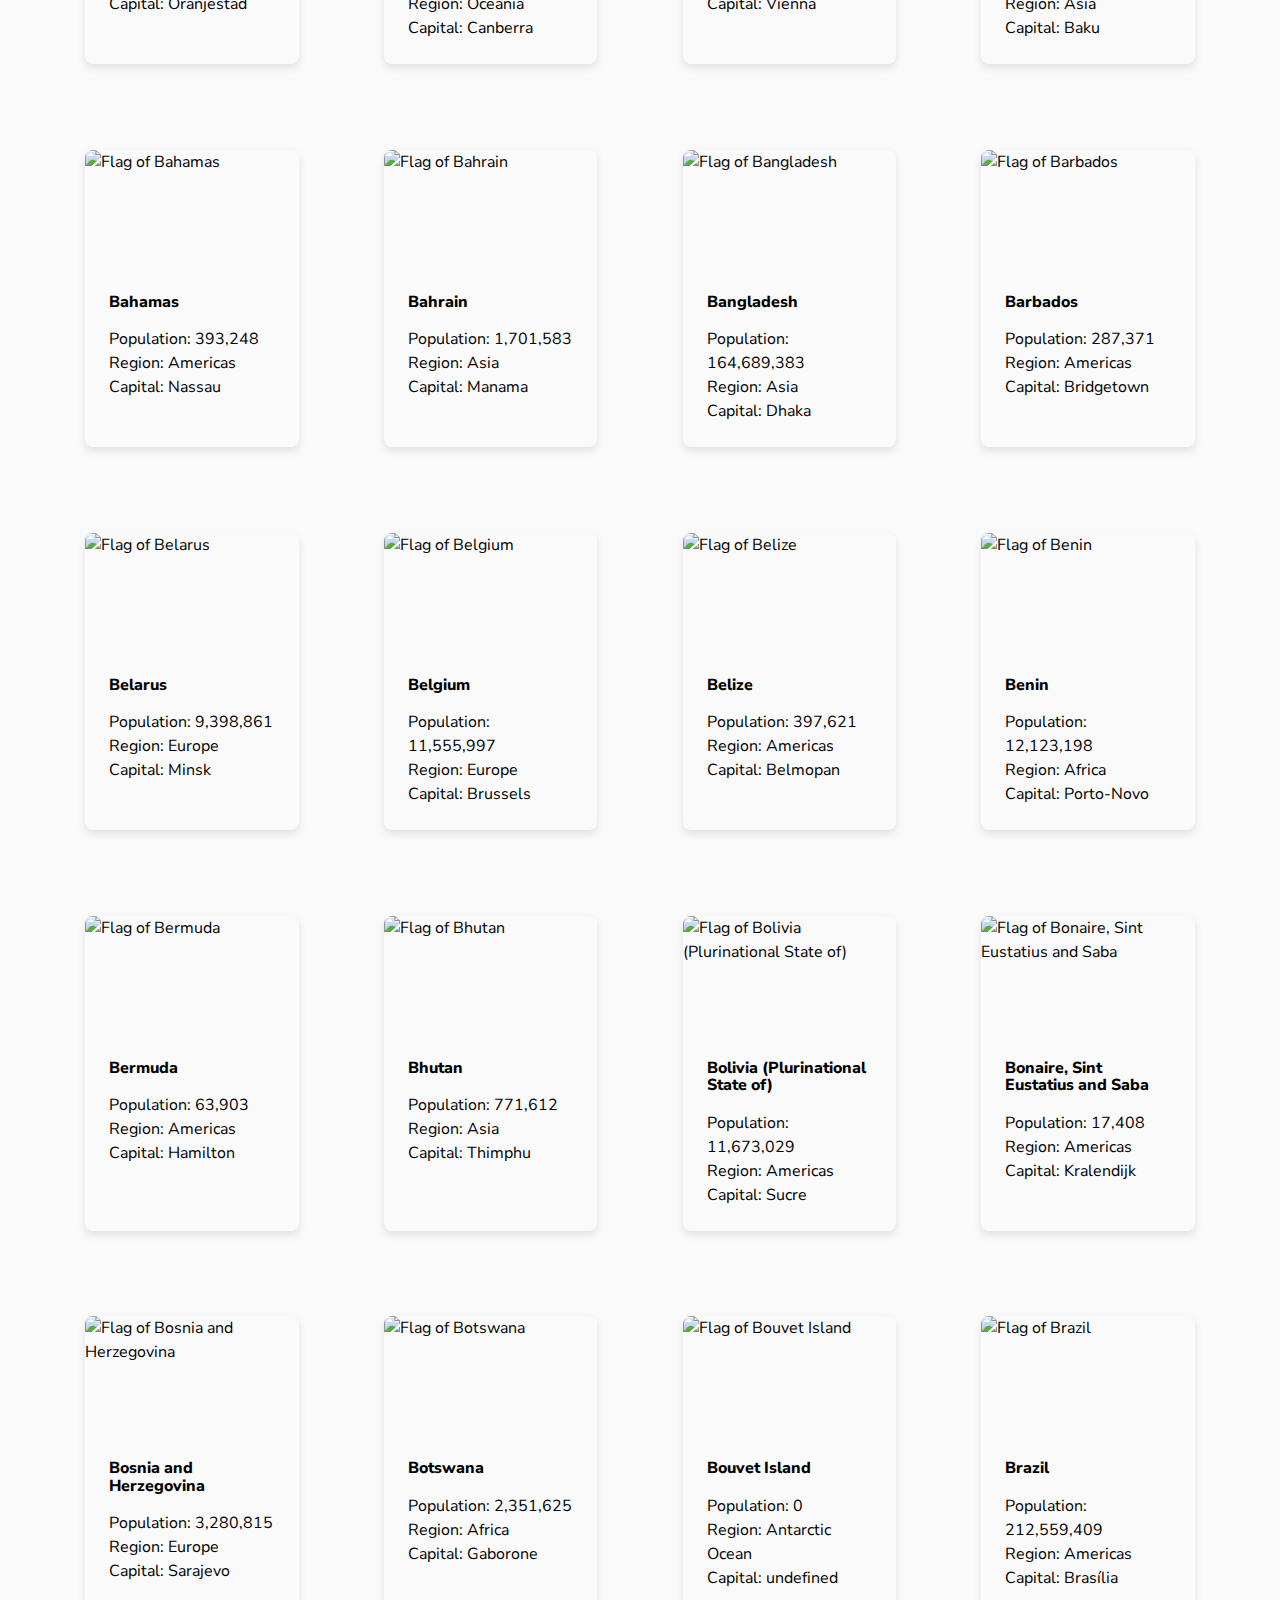
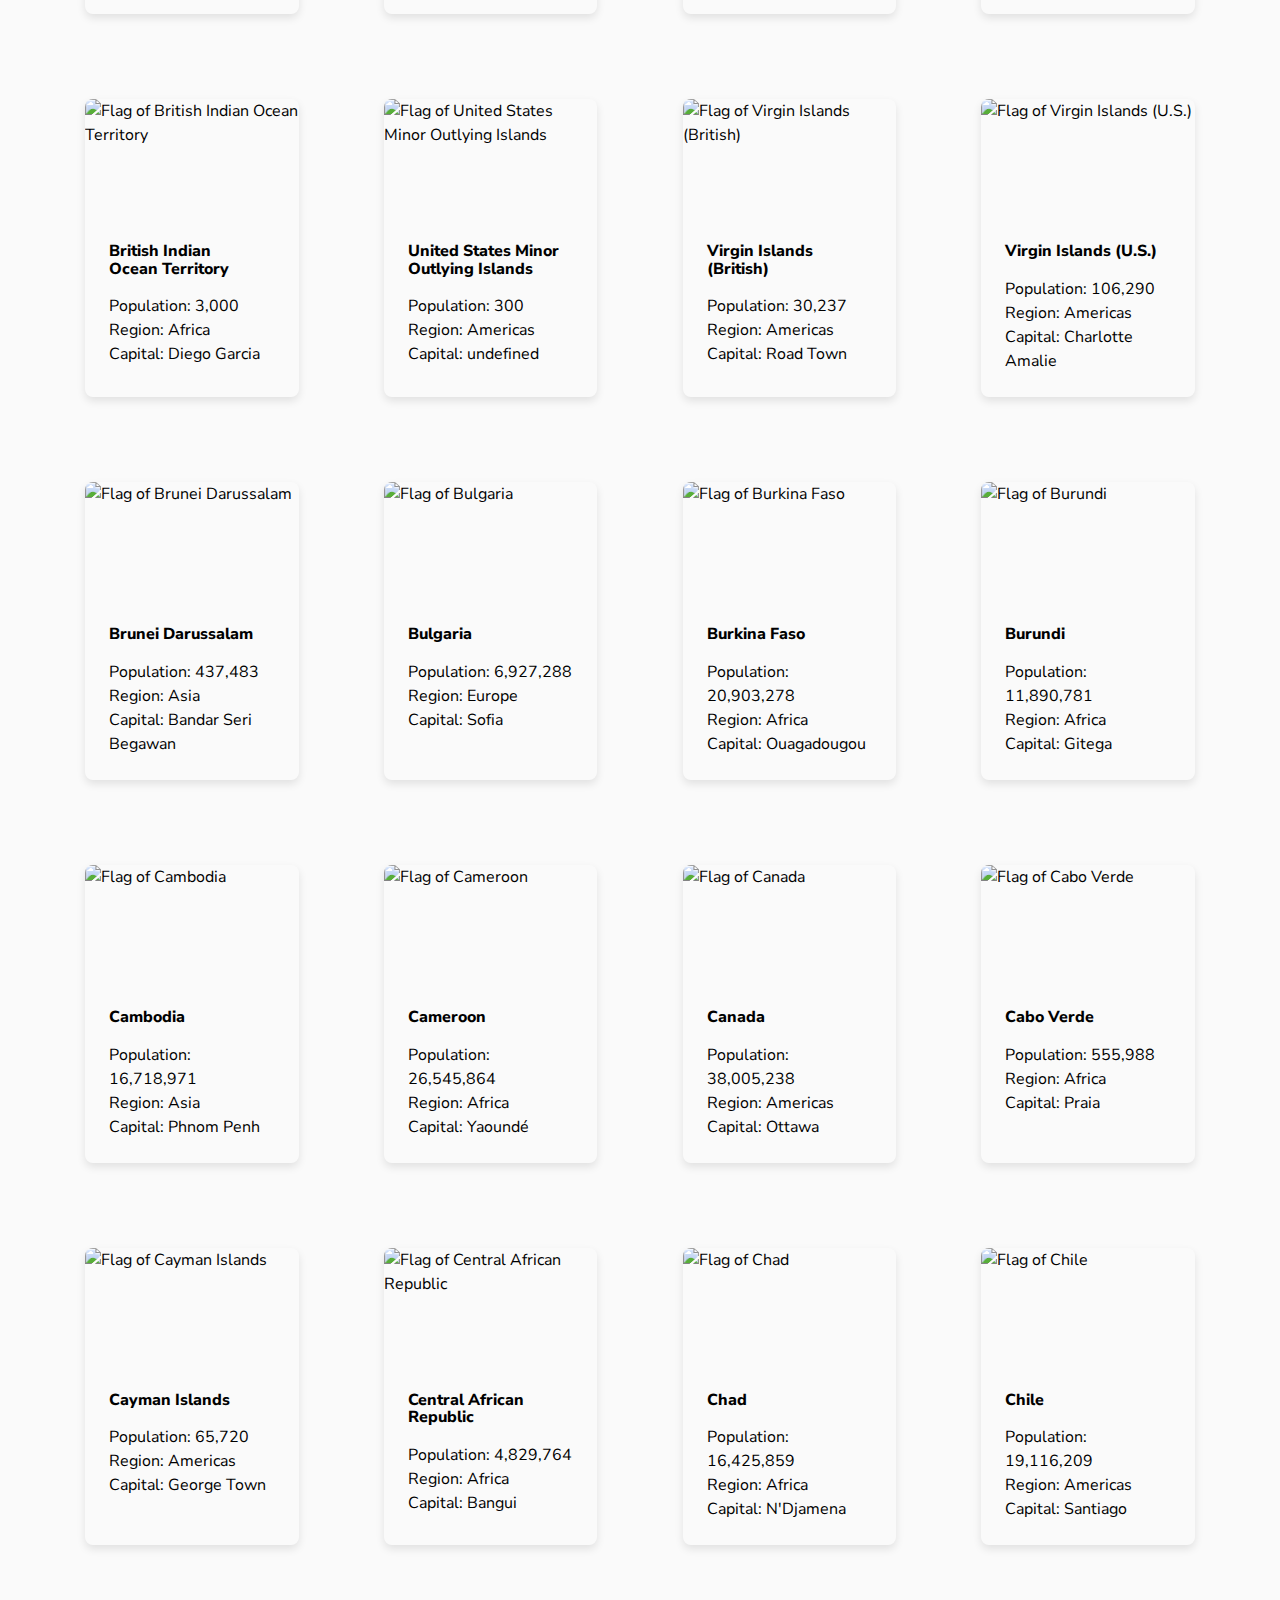
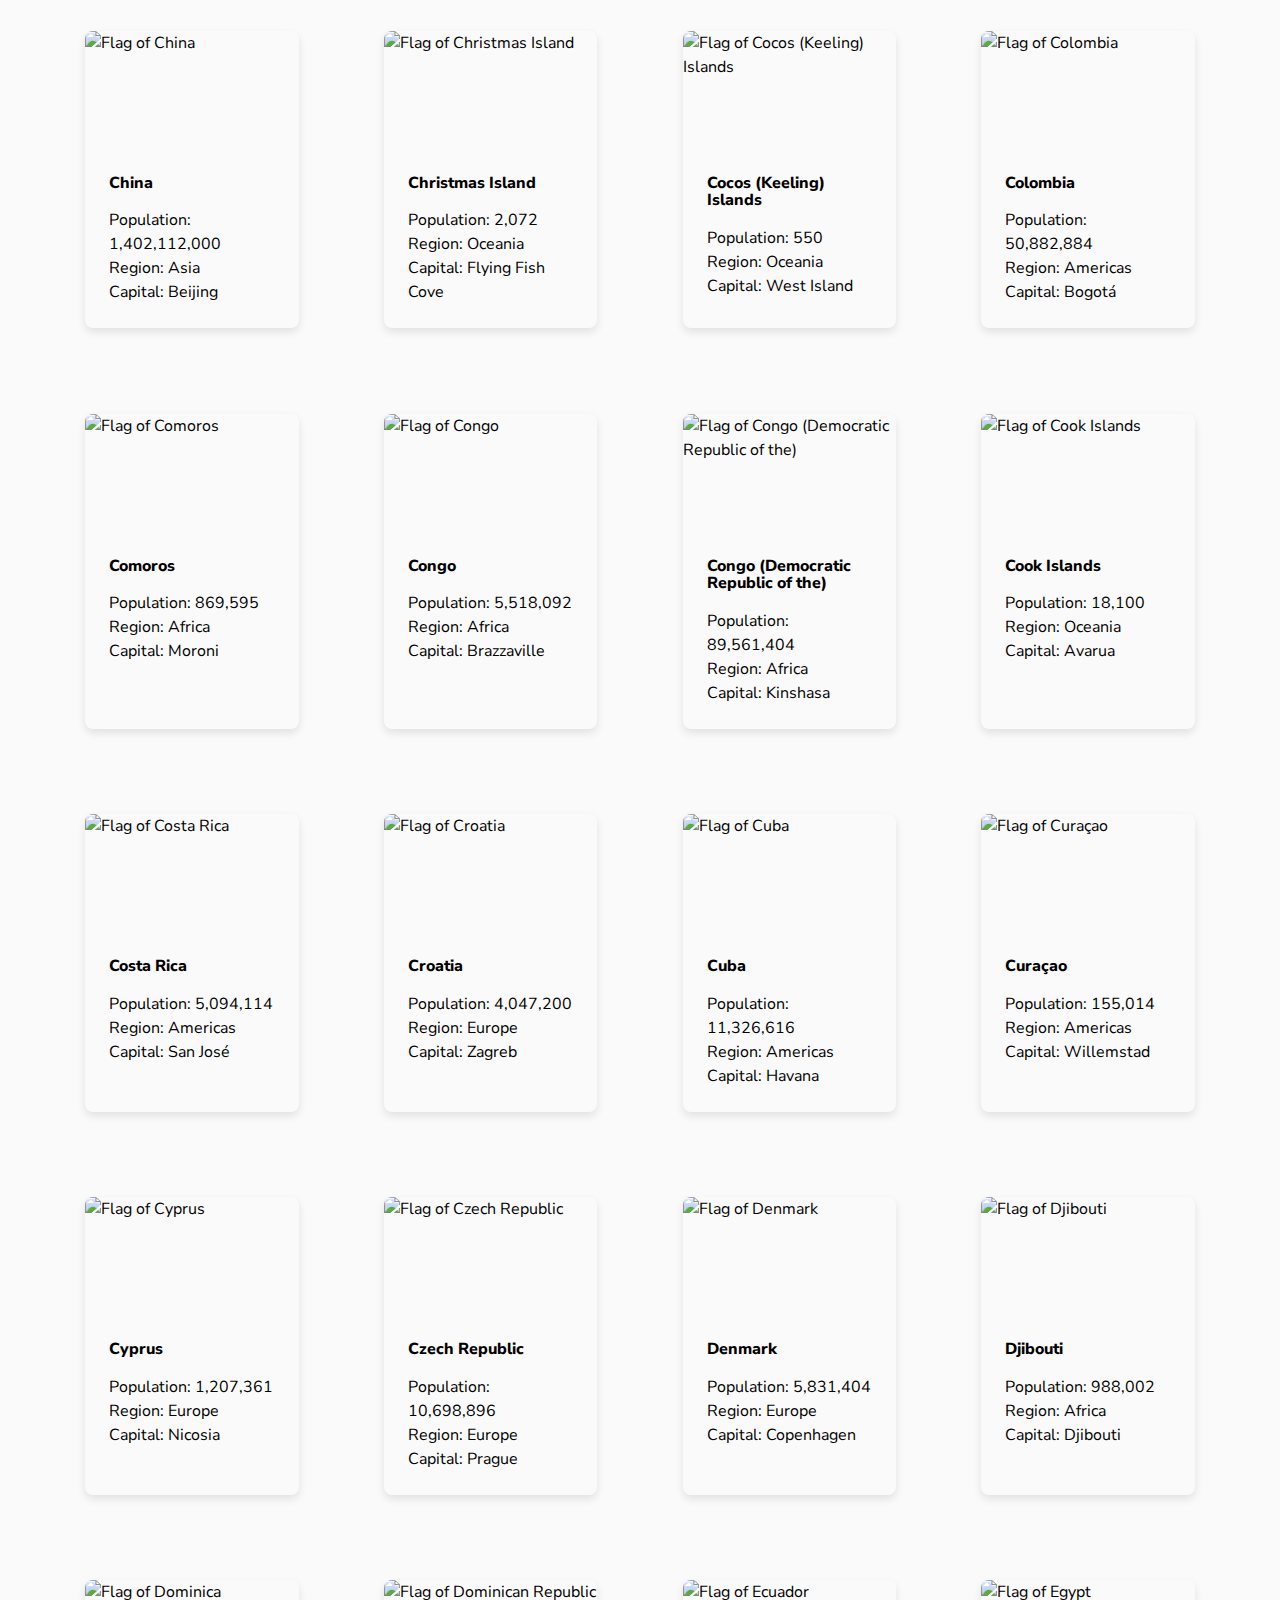
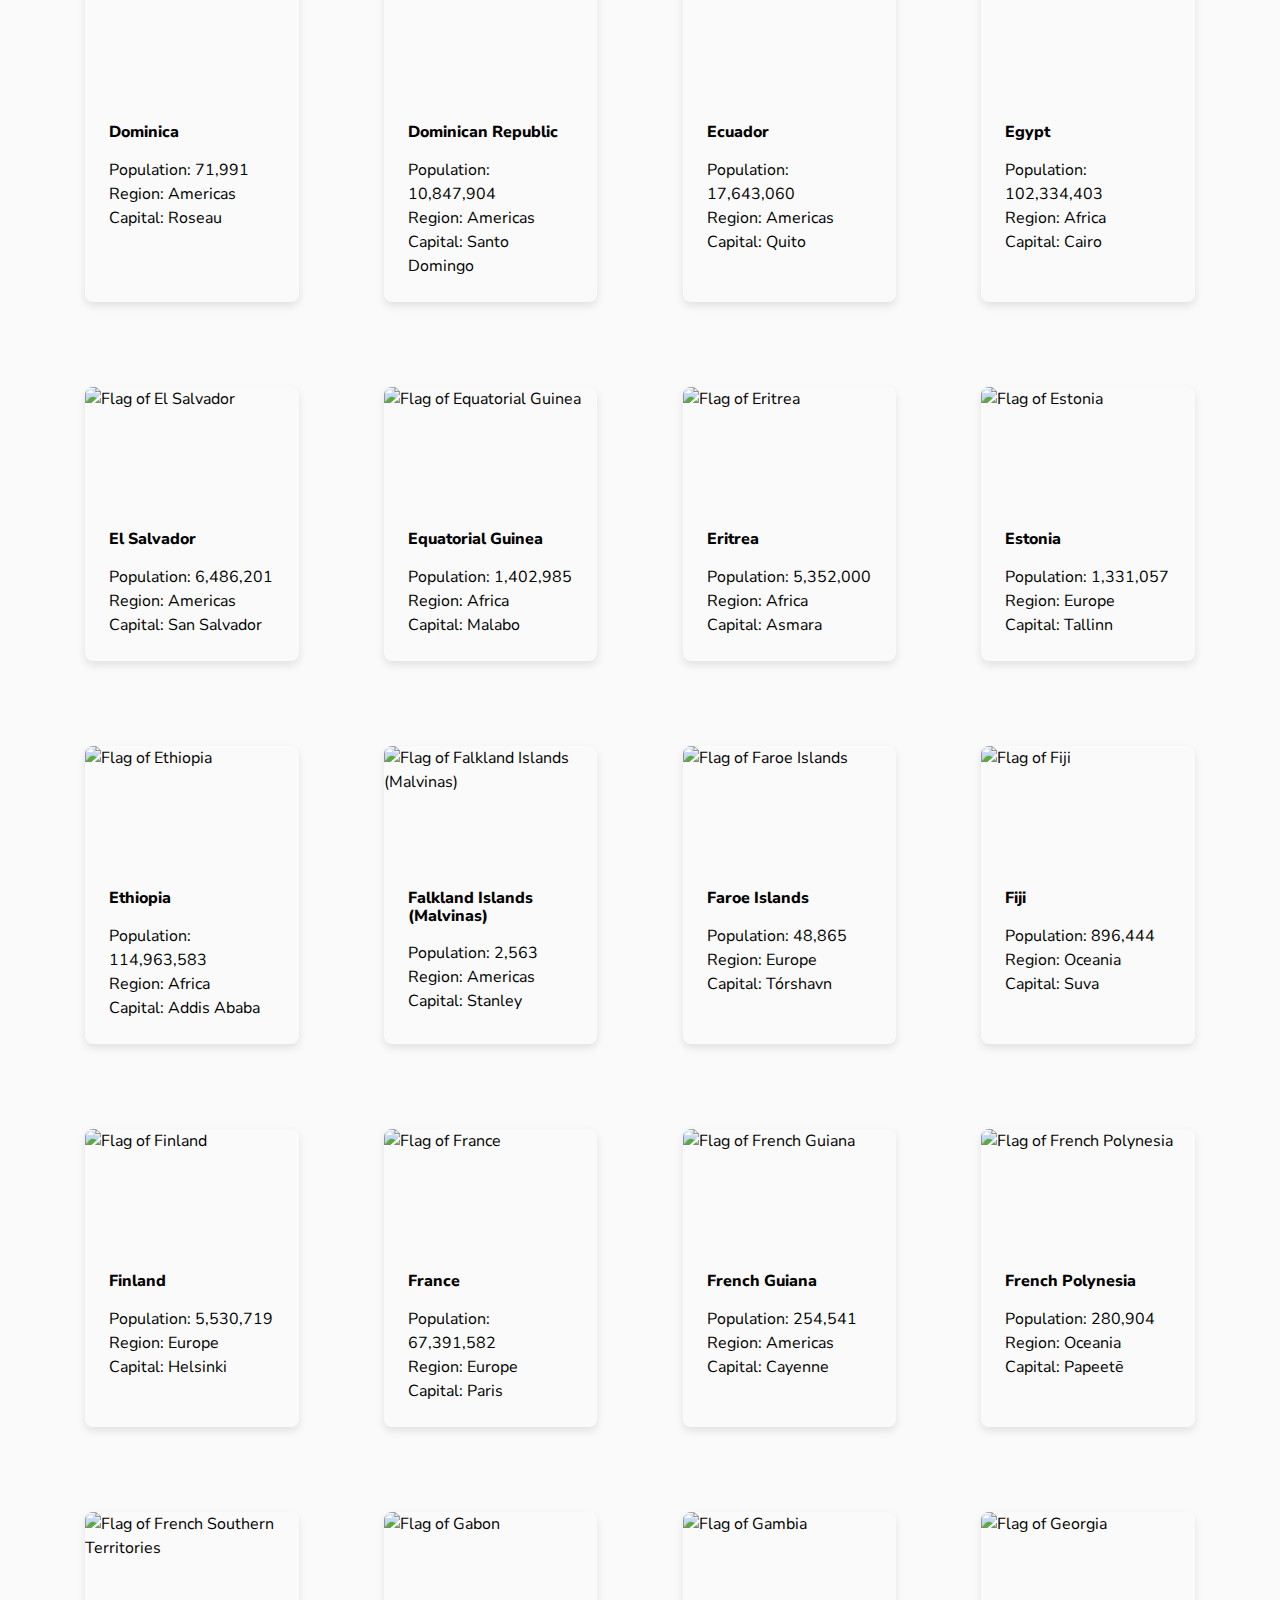
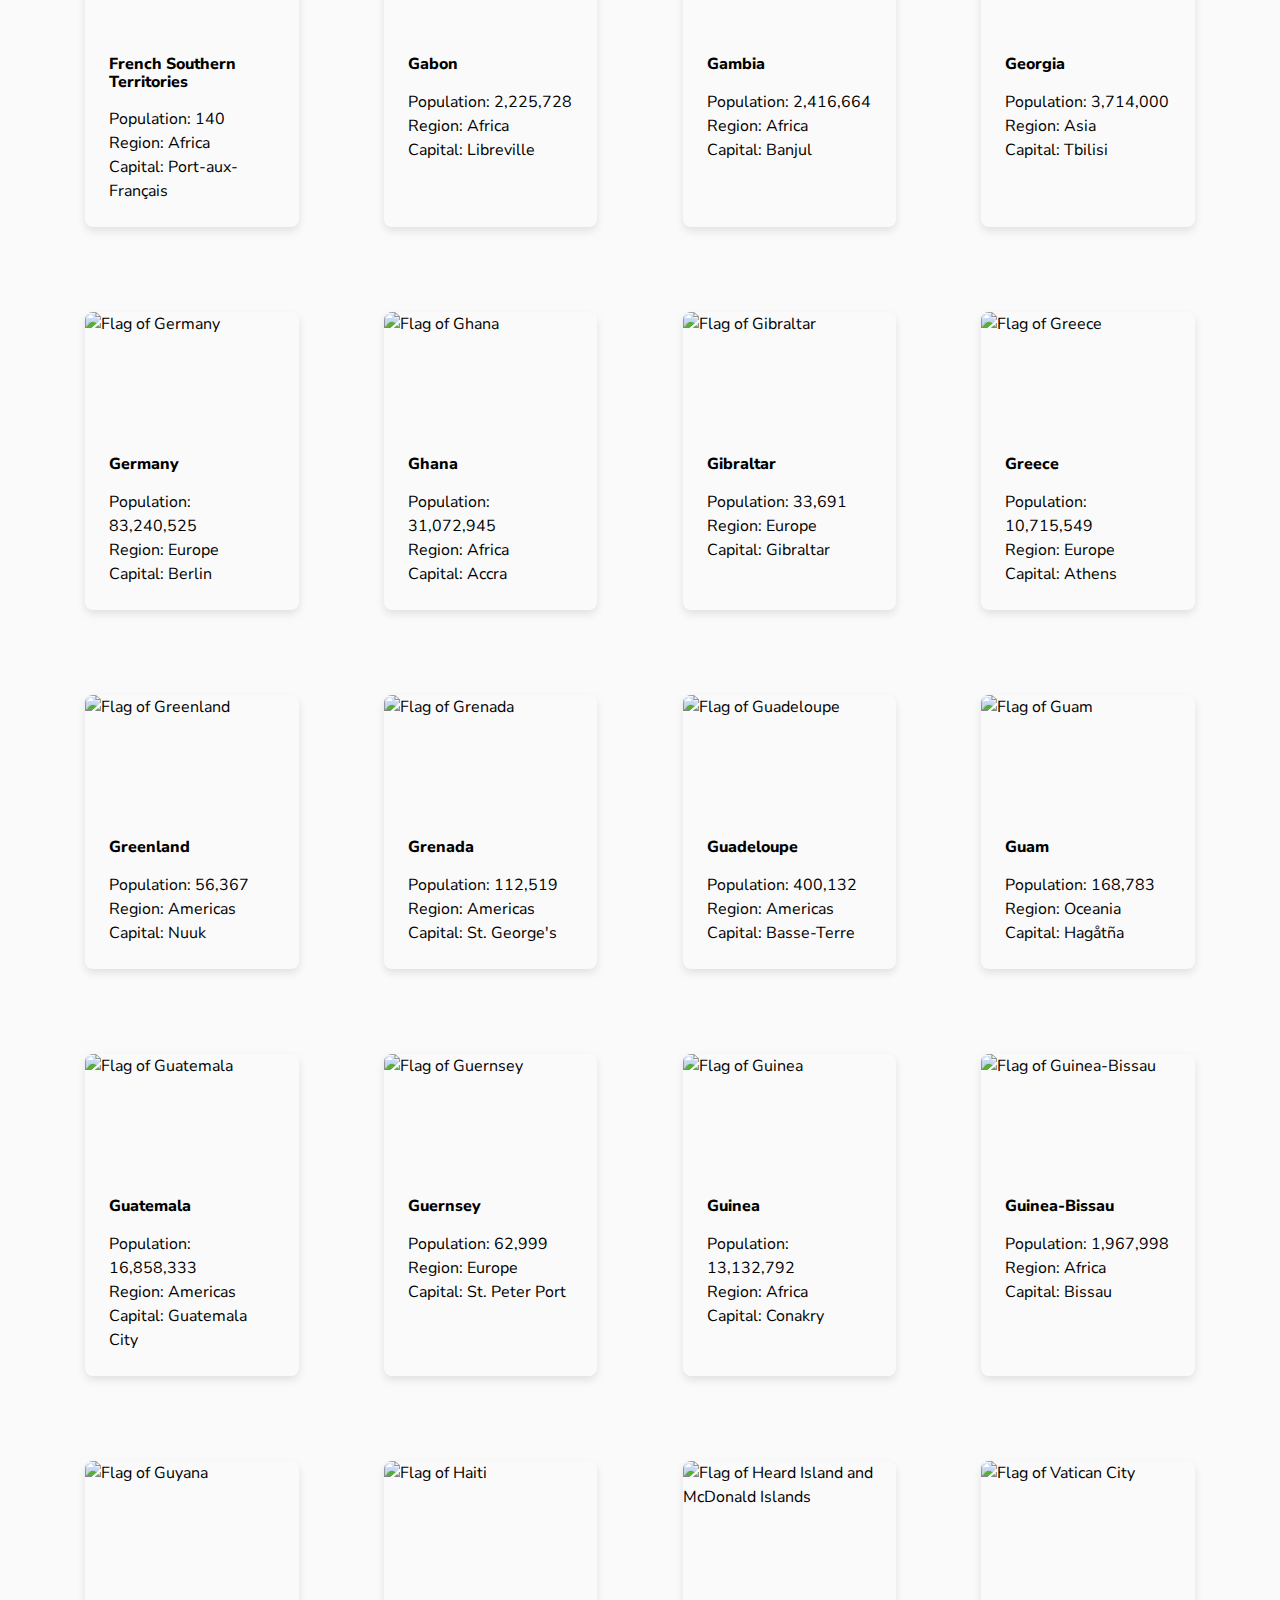
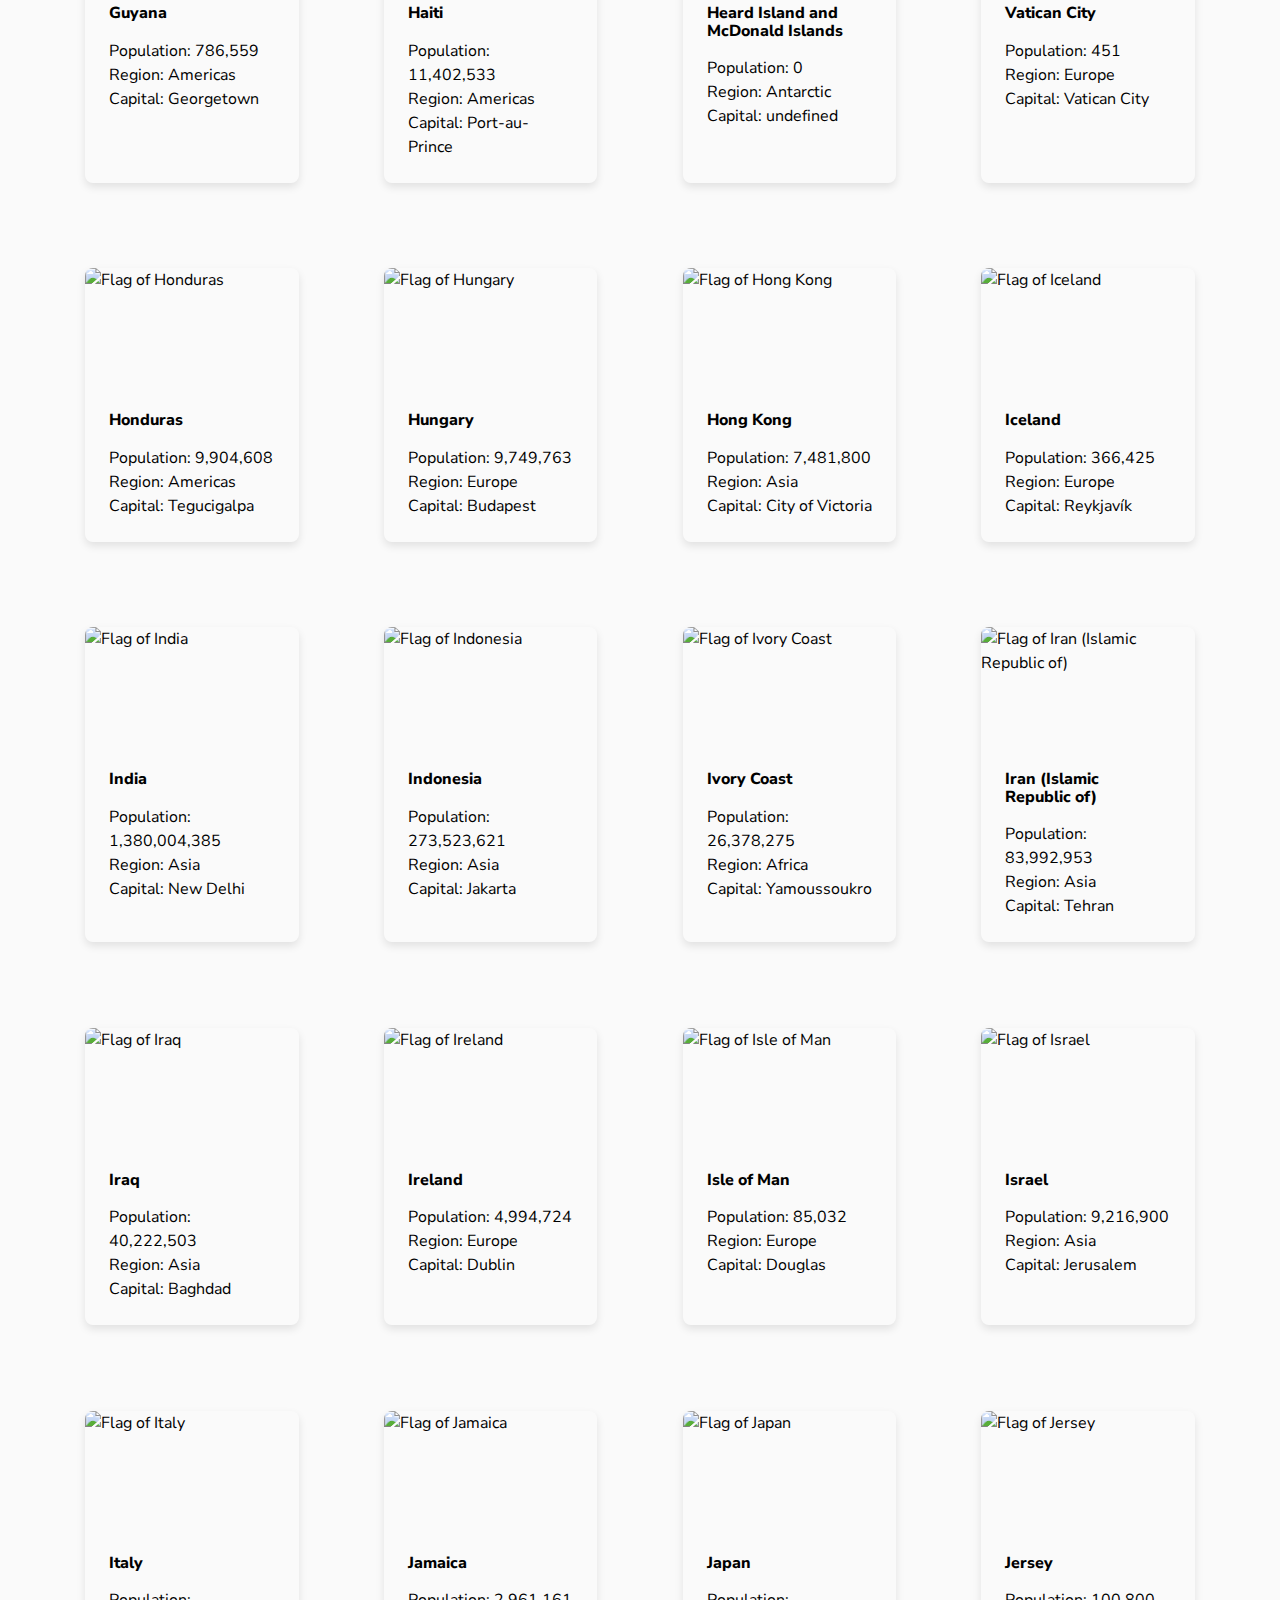
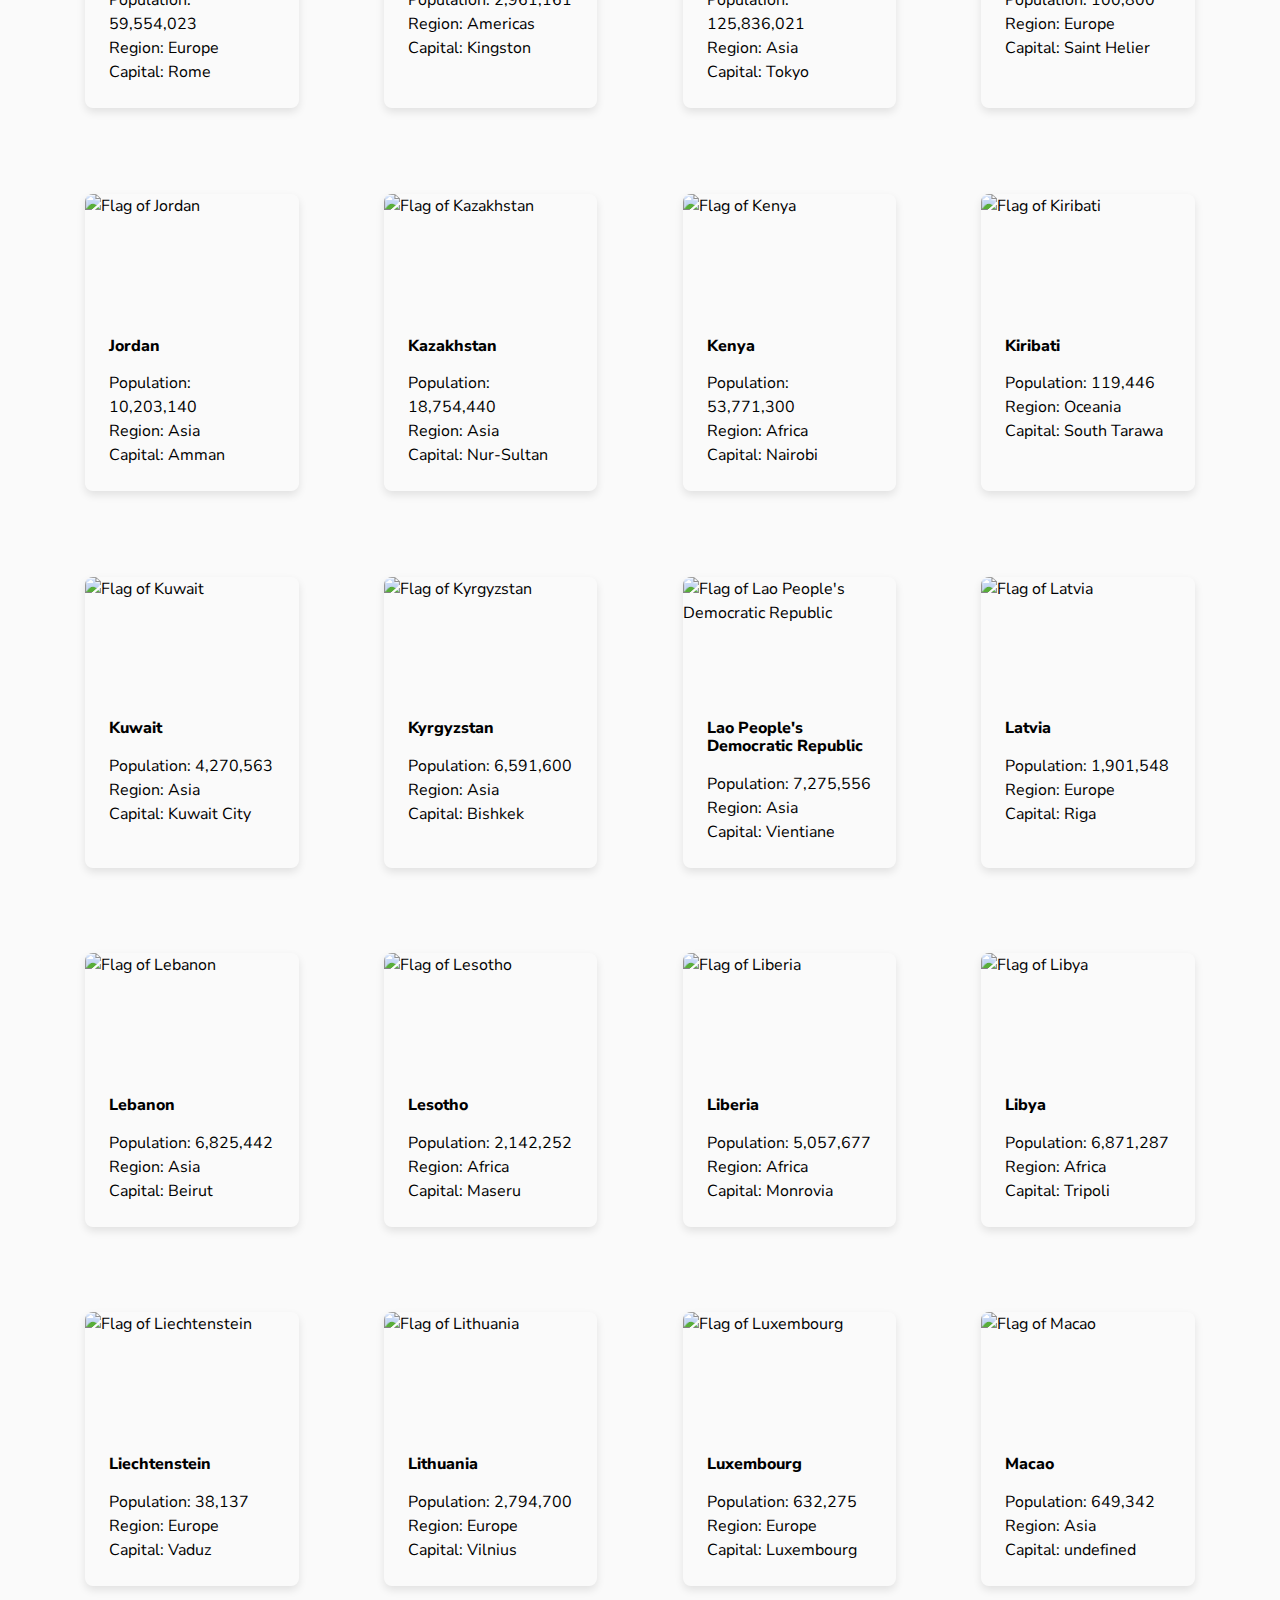
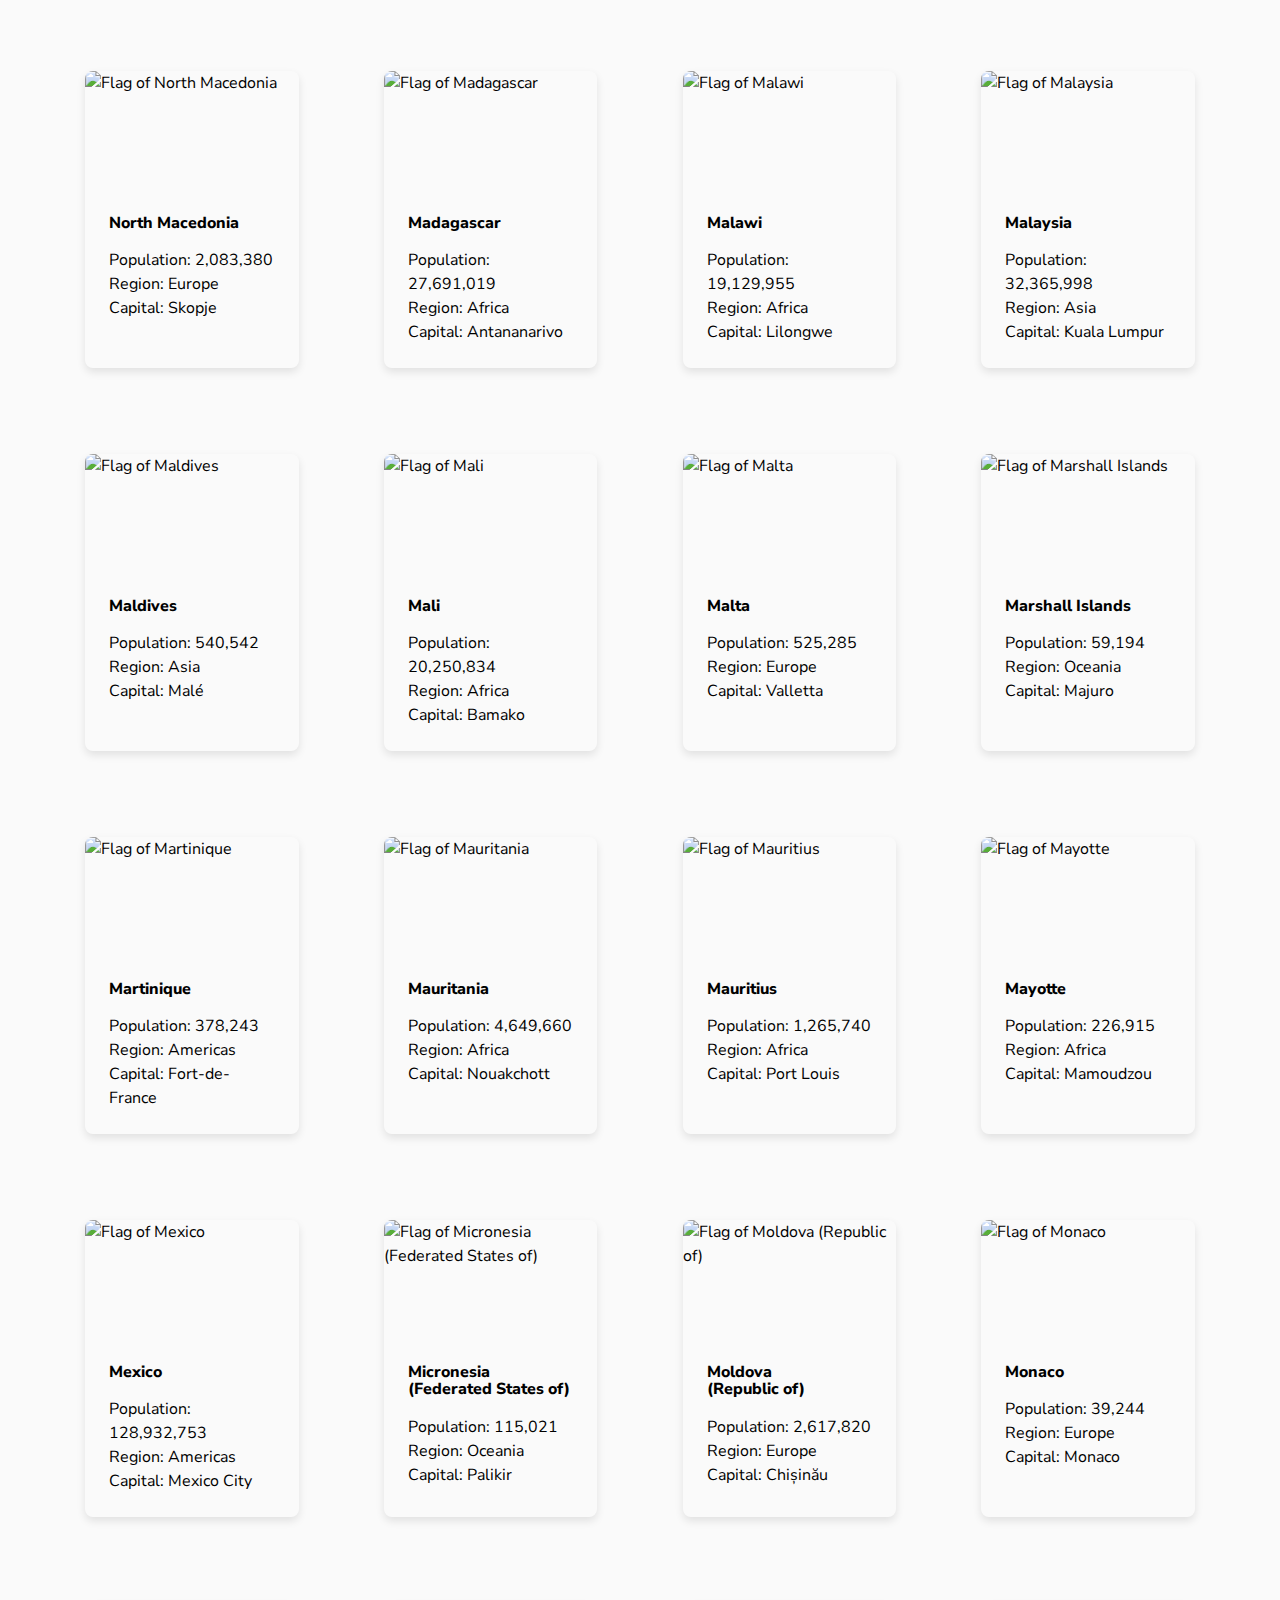
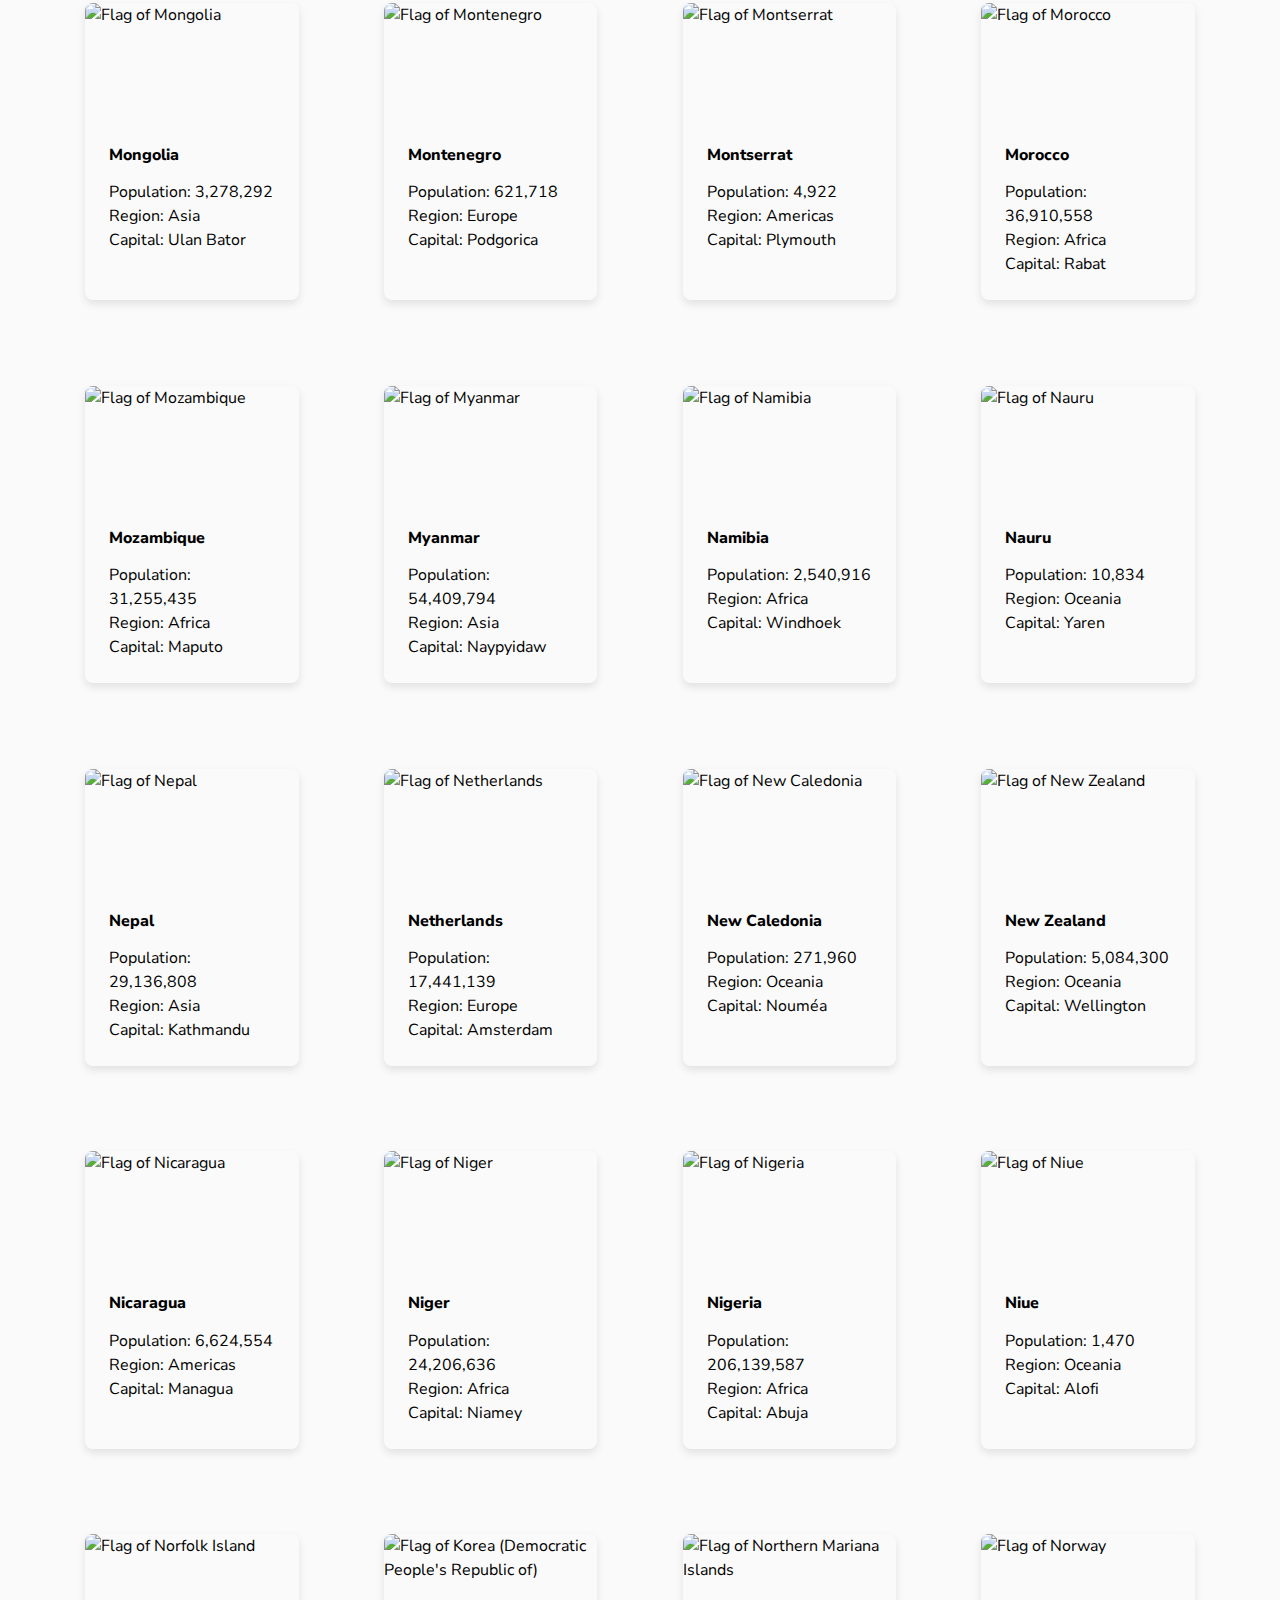
==== commit d3db5cdd: "Responsive main page" ====
--- a/index.html
+++ b/index.html
@@ -59,7 +59,15 @@
     <!-- CONTENT -->
     <main id="main-page">
       <div class="search-and-filter">
-        <input type="text" name="" id="search-country" />
+        <div class="input-wrapper">
+          <ion-icon name="search-outline" class="icon"></ion-icon>
+          <input
+            type="text"
+            name=""
+            id="search-country"
+            placeholder="Search for a country..."
+          />
+        </div>
         <select name="" id="filter-region" aria-placeholder="Filter by Region">
           <option value="">All</option>
         </select>
--- a/assets/css/style.css
+++ b/assets/css/style.css
@@ -115,6 +115,9 @@
 select {
   font: inherit;
 }
+input:focus {
+  outline: none;
+}
 button {
   border: 0;
   background: transparent;
@@ -295,3 +298,25 @@
   display: flex;
   align-items: center;
 }
+.input-wrapper {
+}
+.input-wrapper {
+  min-width: 30rem;
+  display: flex;
+  align-items: center;
+  grid-gap: 0.5rem;
+  padding: 0.5rem 1.5rem;
+  background: var(--white);
+  box-shadow: var(--shadow-2);
+  border-radius: 6px;
+}
+.input-wrapper .icon {
+  color: var(--dark-gray);
+}
+.input-wrapper input, .input-wrapper select {
+  border: 0 !important;
+}
+.input-wrapper select {
+  background: var(--white);
+  padding: 0.5rem 1.5rem;
+}
--- a/assets/css/responsive.css
+++ b/assets/css/responsive.css
@@ -1,28 +1,41 @@
-@media (min-width: 1399.98px) {}
-@media (min-width: 1199.98px) {}
-@media (min-width: 1023.98px) {}
-@media (min-width: 991.98px) {}
-@media (min-width: 767.98px) {}
-@media (min-width: 575.98px) {}
+@media (min-width: 1399.98px) {
+}
+@media (min-width: 1199.98px) {
+}
+@media (min-width: 1023.98px) {
+}
+@media (min-width: 991.98px) {
+}
+@media (min-width: 767.98px) {
+}
+@media (min-width: 575.98px) {
+}
 
-@media (max-width: 1399.98px) {}
+@media (max-width: 1399.98px) {
+}
 @media (max-width: 1199.98px) {
-    :root {
-        --grid: 3;
-    }
+  :root {
+    --grid: 3;
+  }
 }
-@media (max-width: 1023.98px) {}
-@media (max-width: 991.98px) {}
+@media (max-width: 1023.98px) {
+}
+@media (max-width: 991.98px) {
+}
 @media (max-width: 767.98px) {
-    :root {
-        --grid: 2;
-    }
+  :root {
+    --grid: 2;
+  }
+  .search-and-filter {
+    flex-direction: column;
+    gap: 1rem;
+  }
+  .input-wrapper {
+    min-width: 100%;
+  }
 }
 @media (max-width: 575.98px) {
-    :root {
-        --grid: 1;
-    }
-    .search-and-filter {
-        flex-direction: column;
-    }
-}+  :root {
+    --grid: 1;
+  }
+}
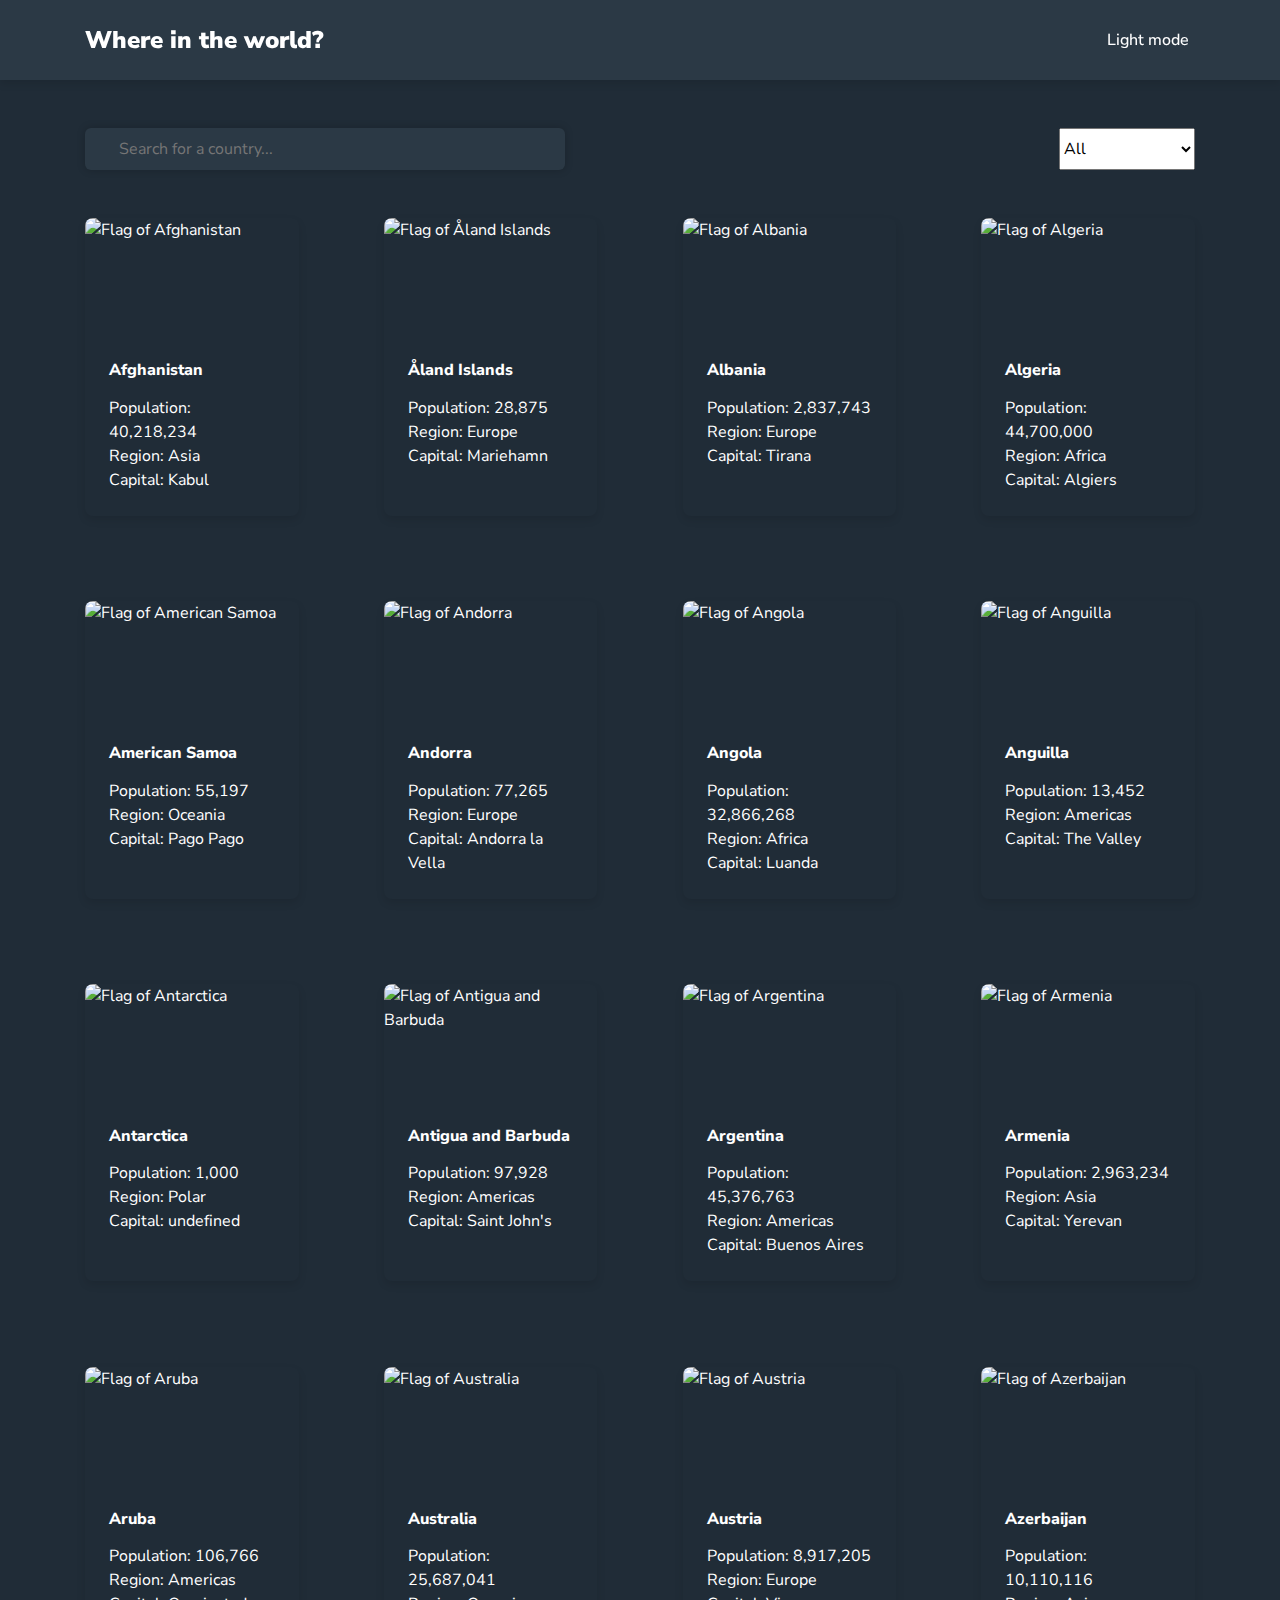
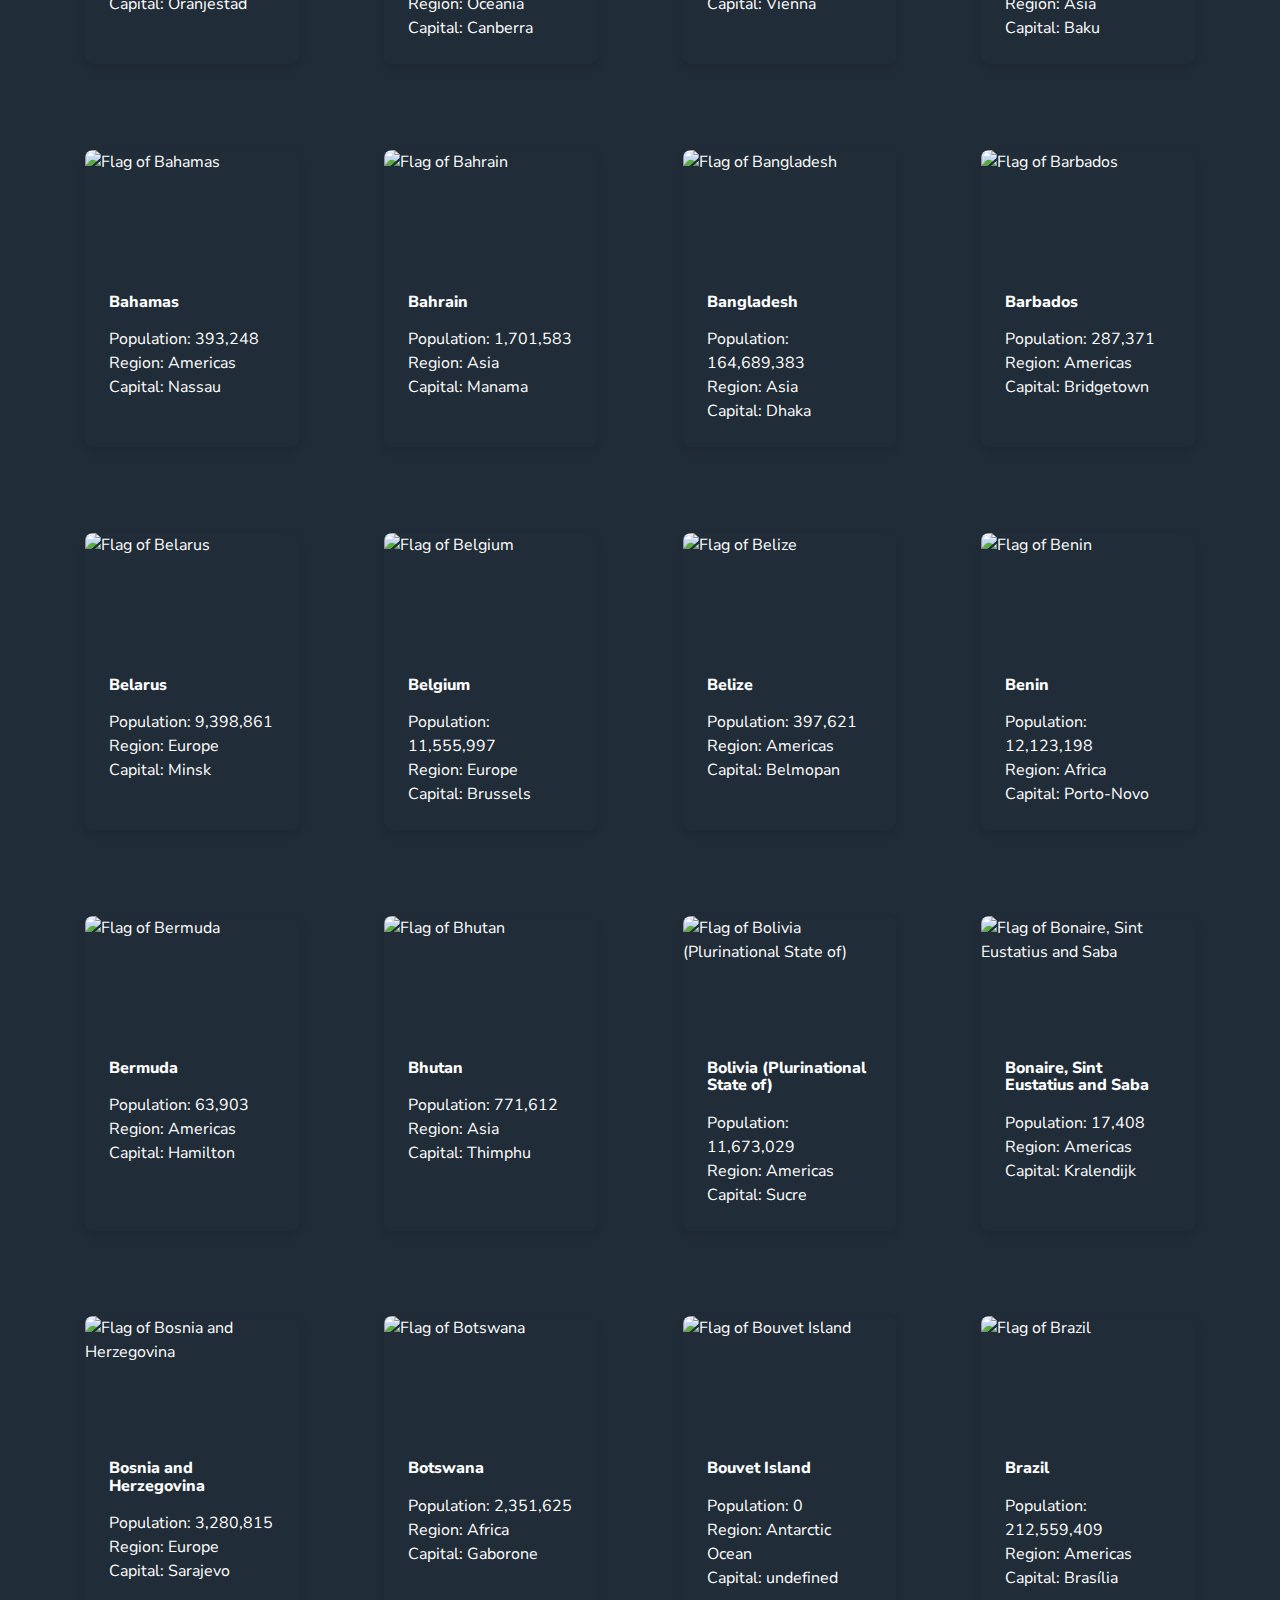
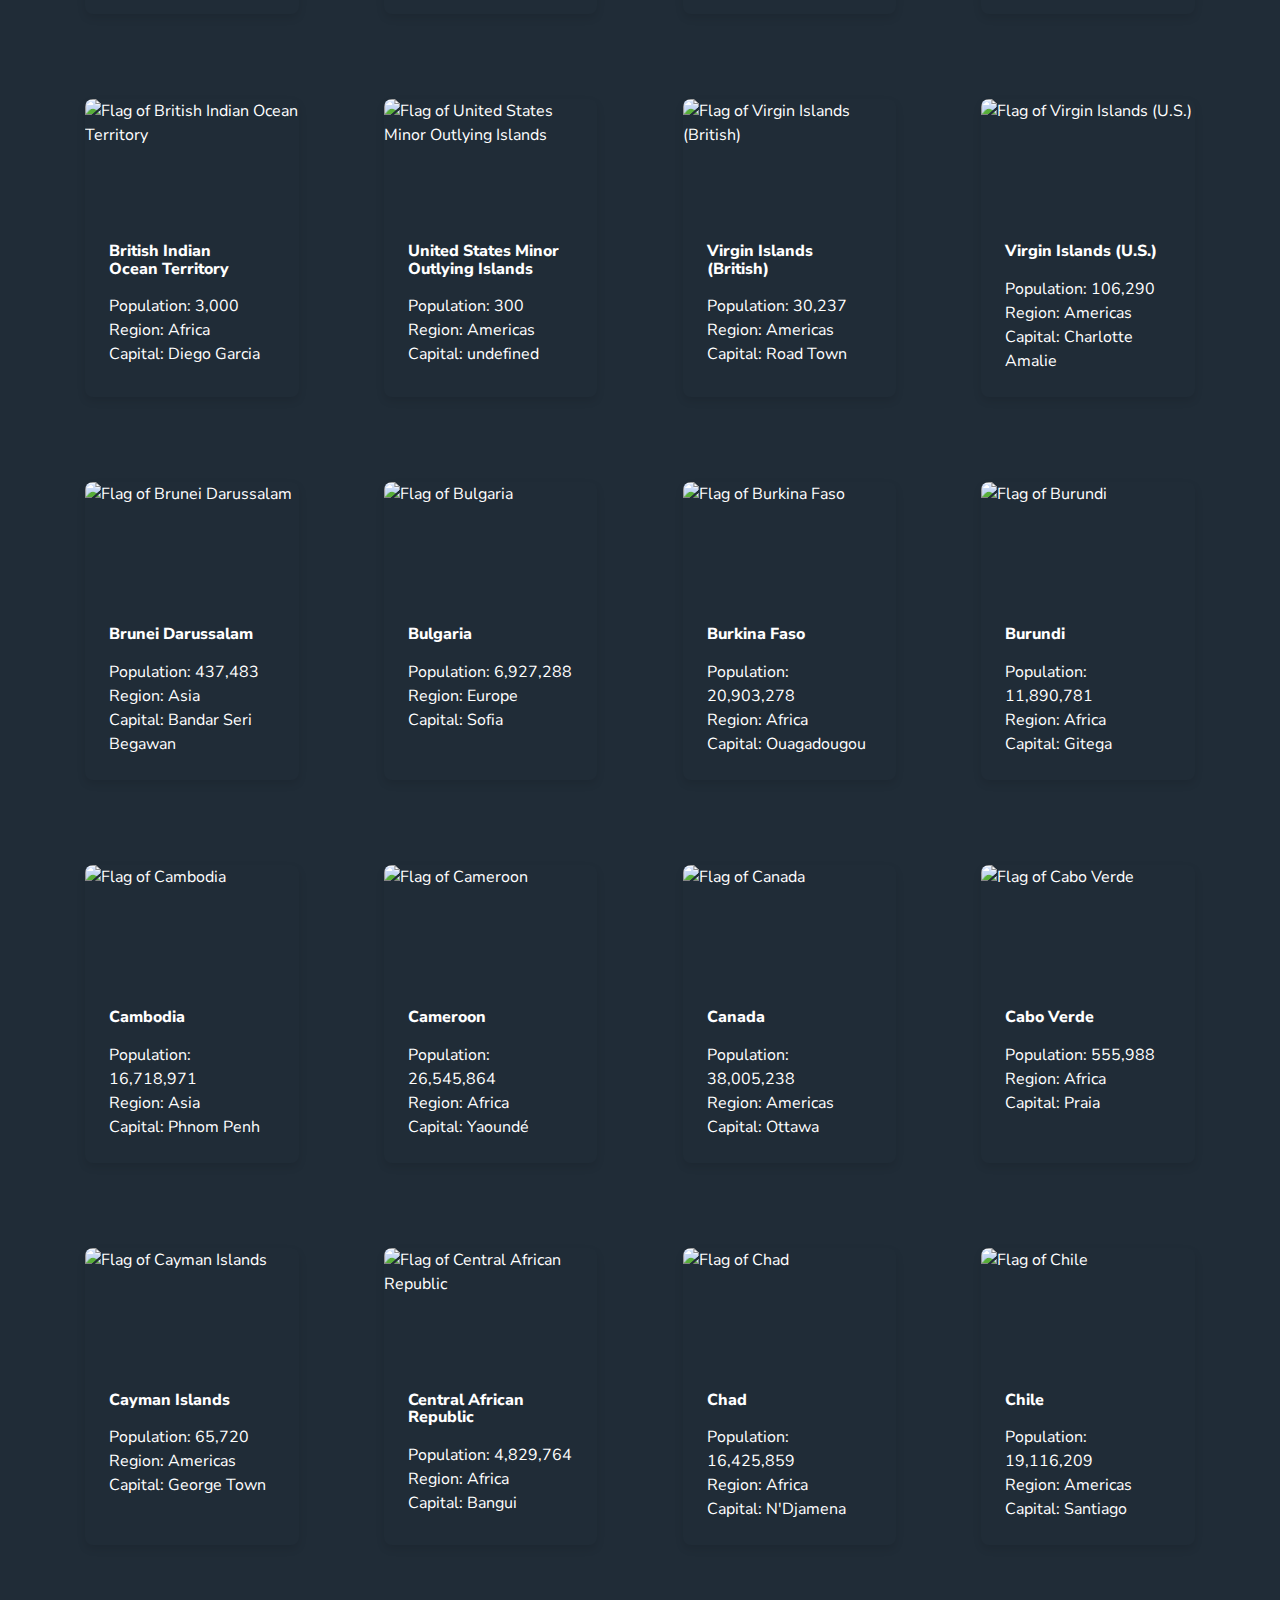
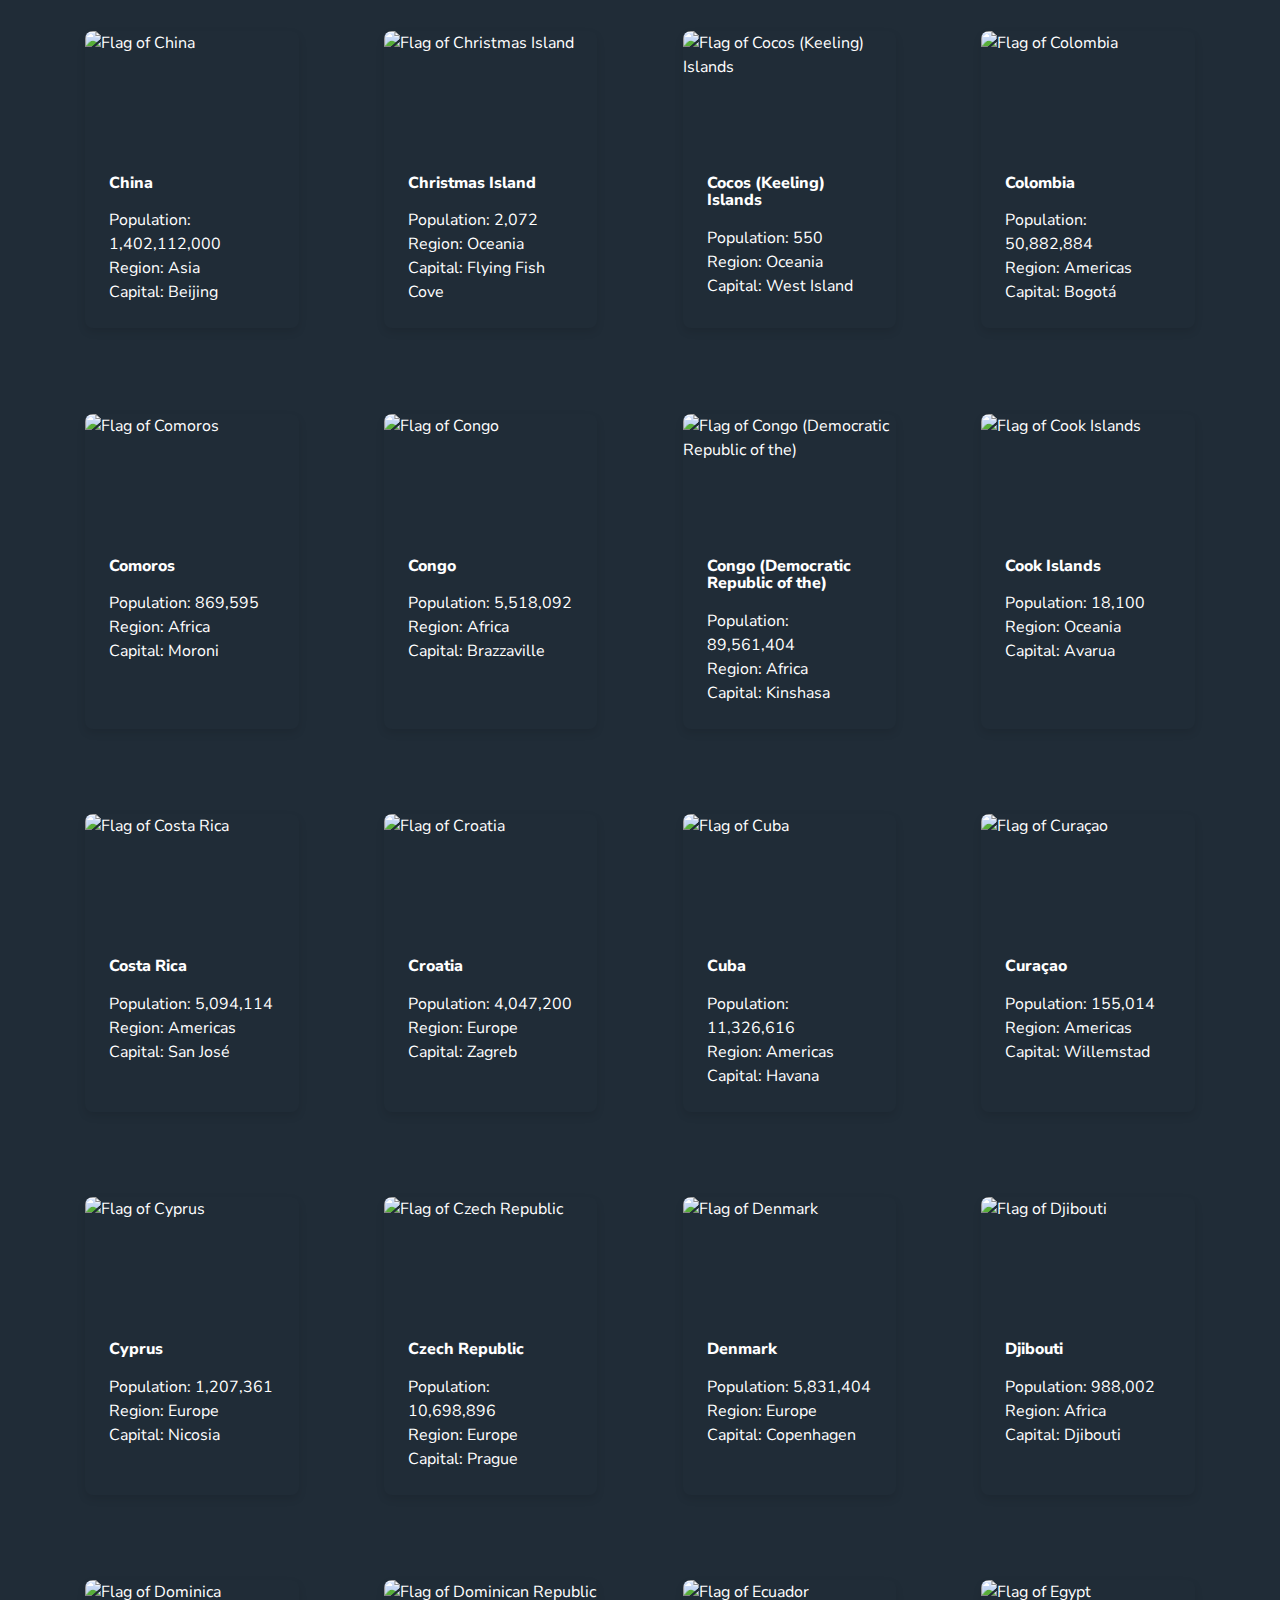
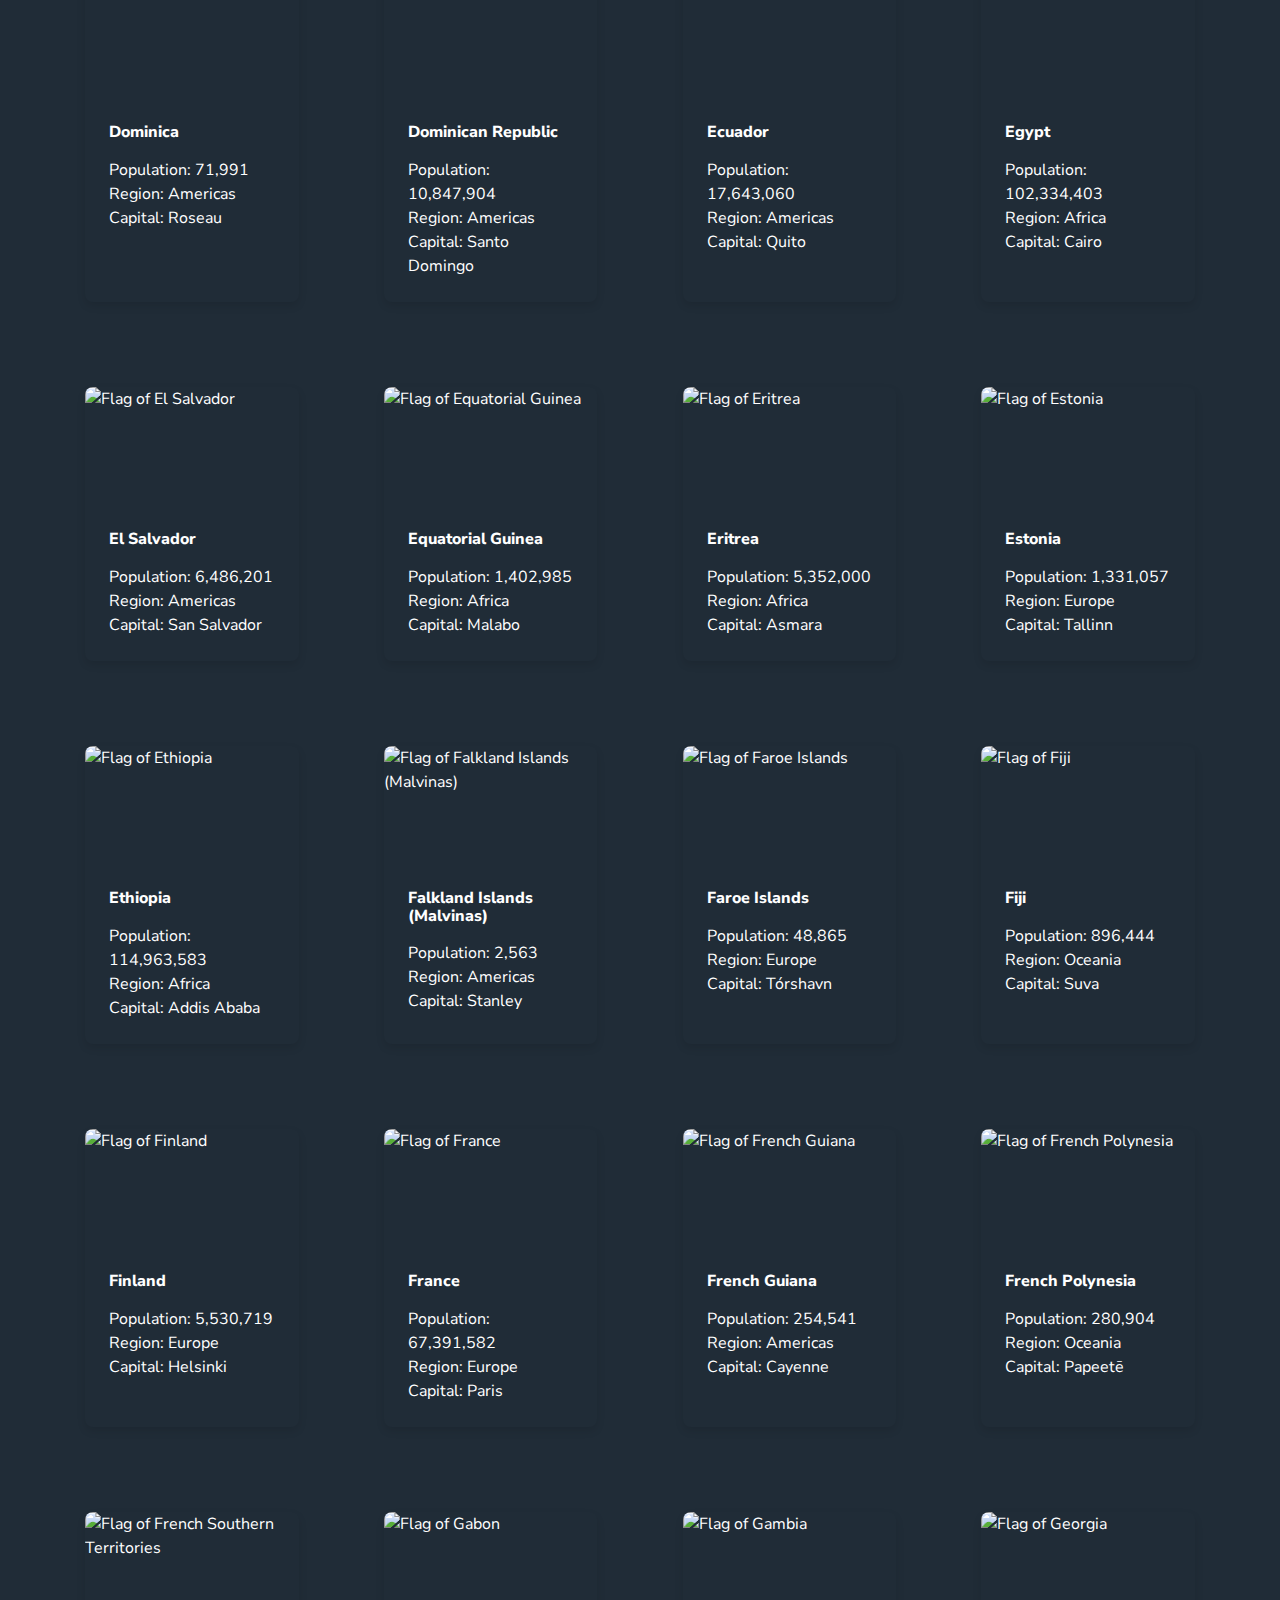
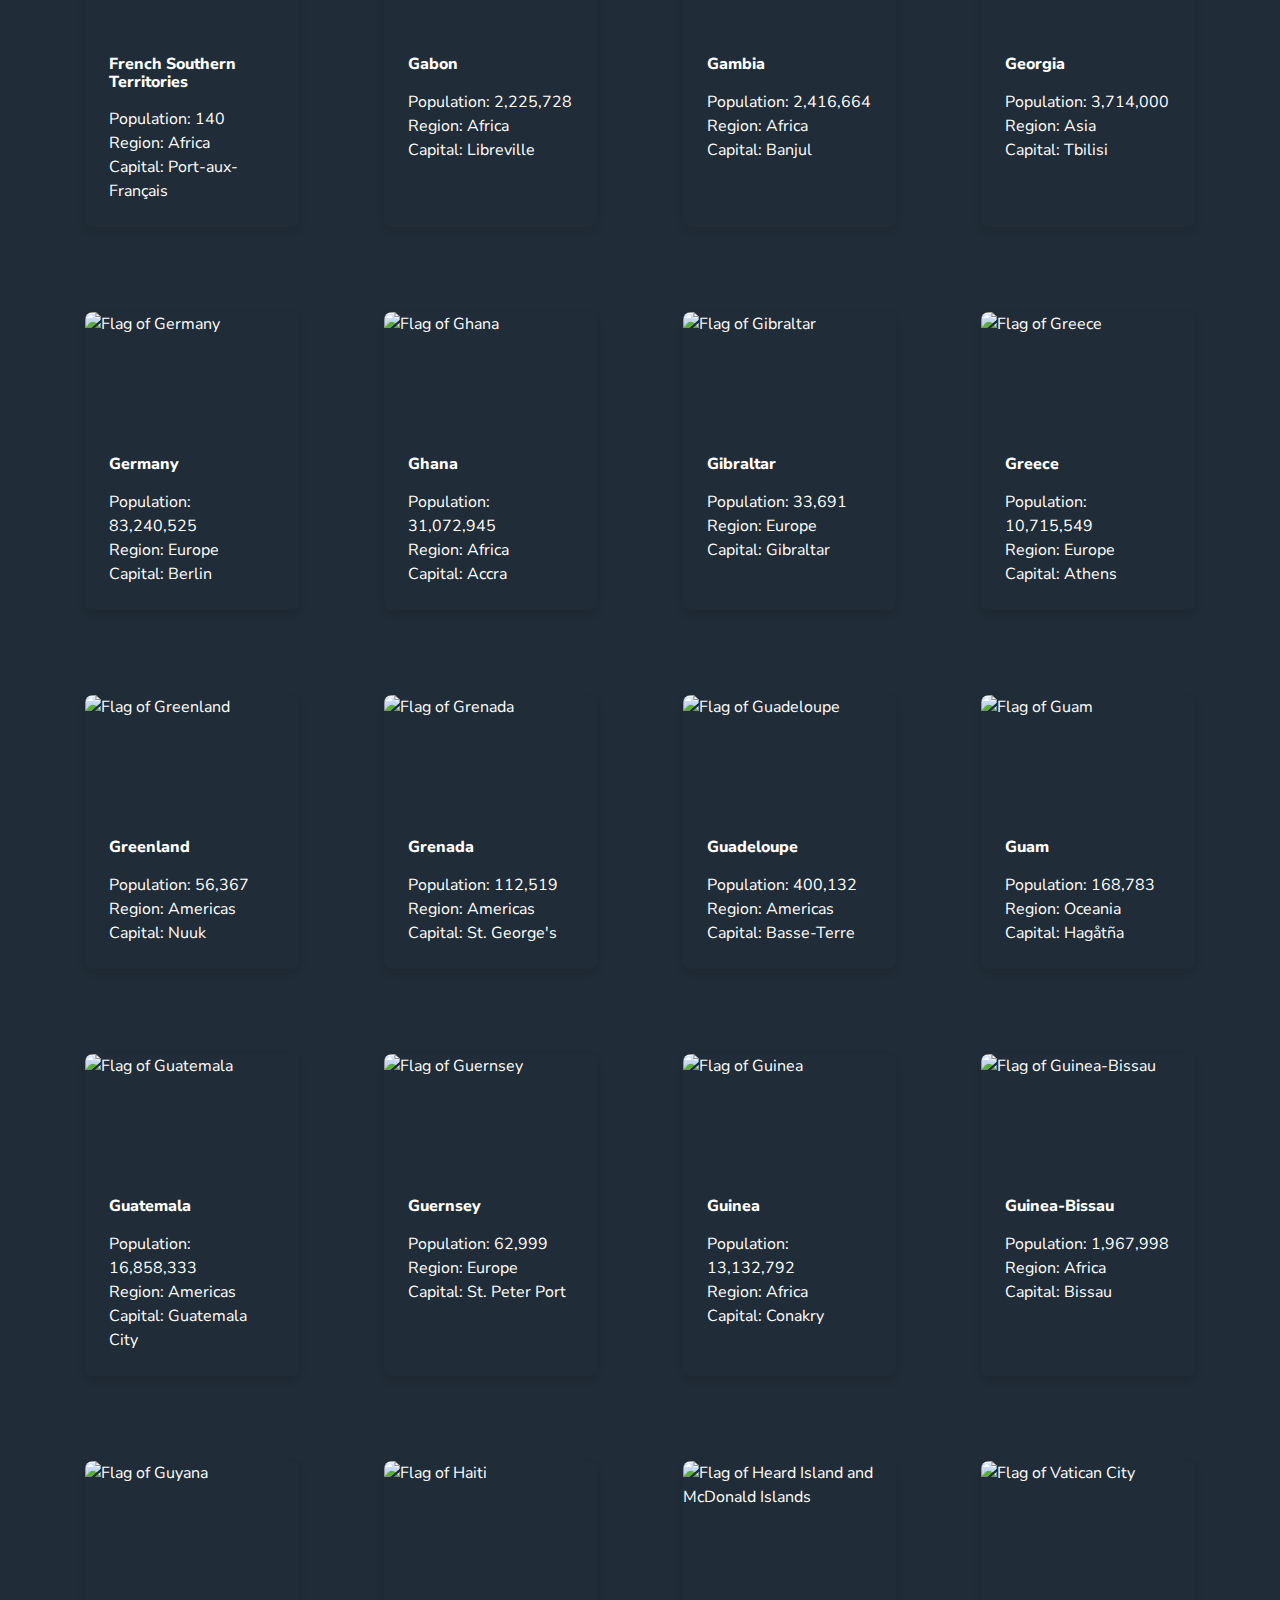
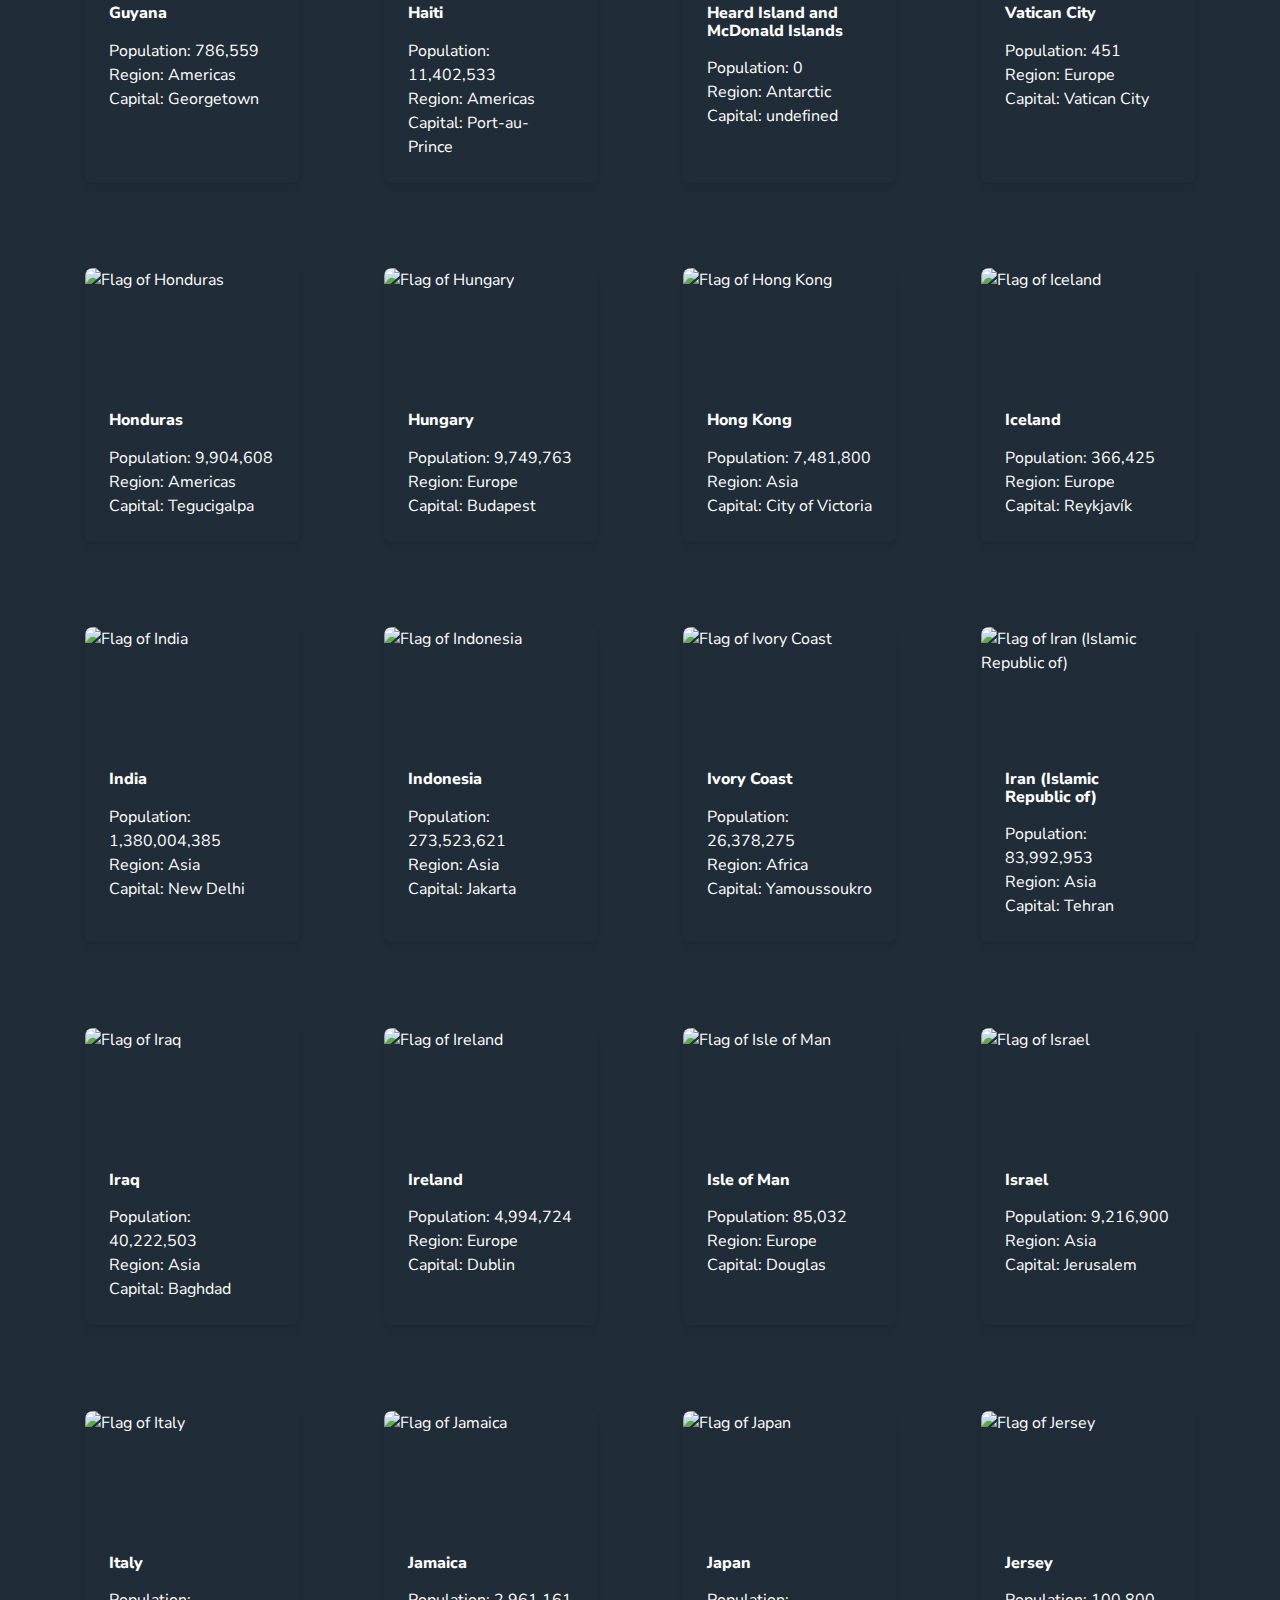
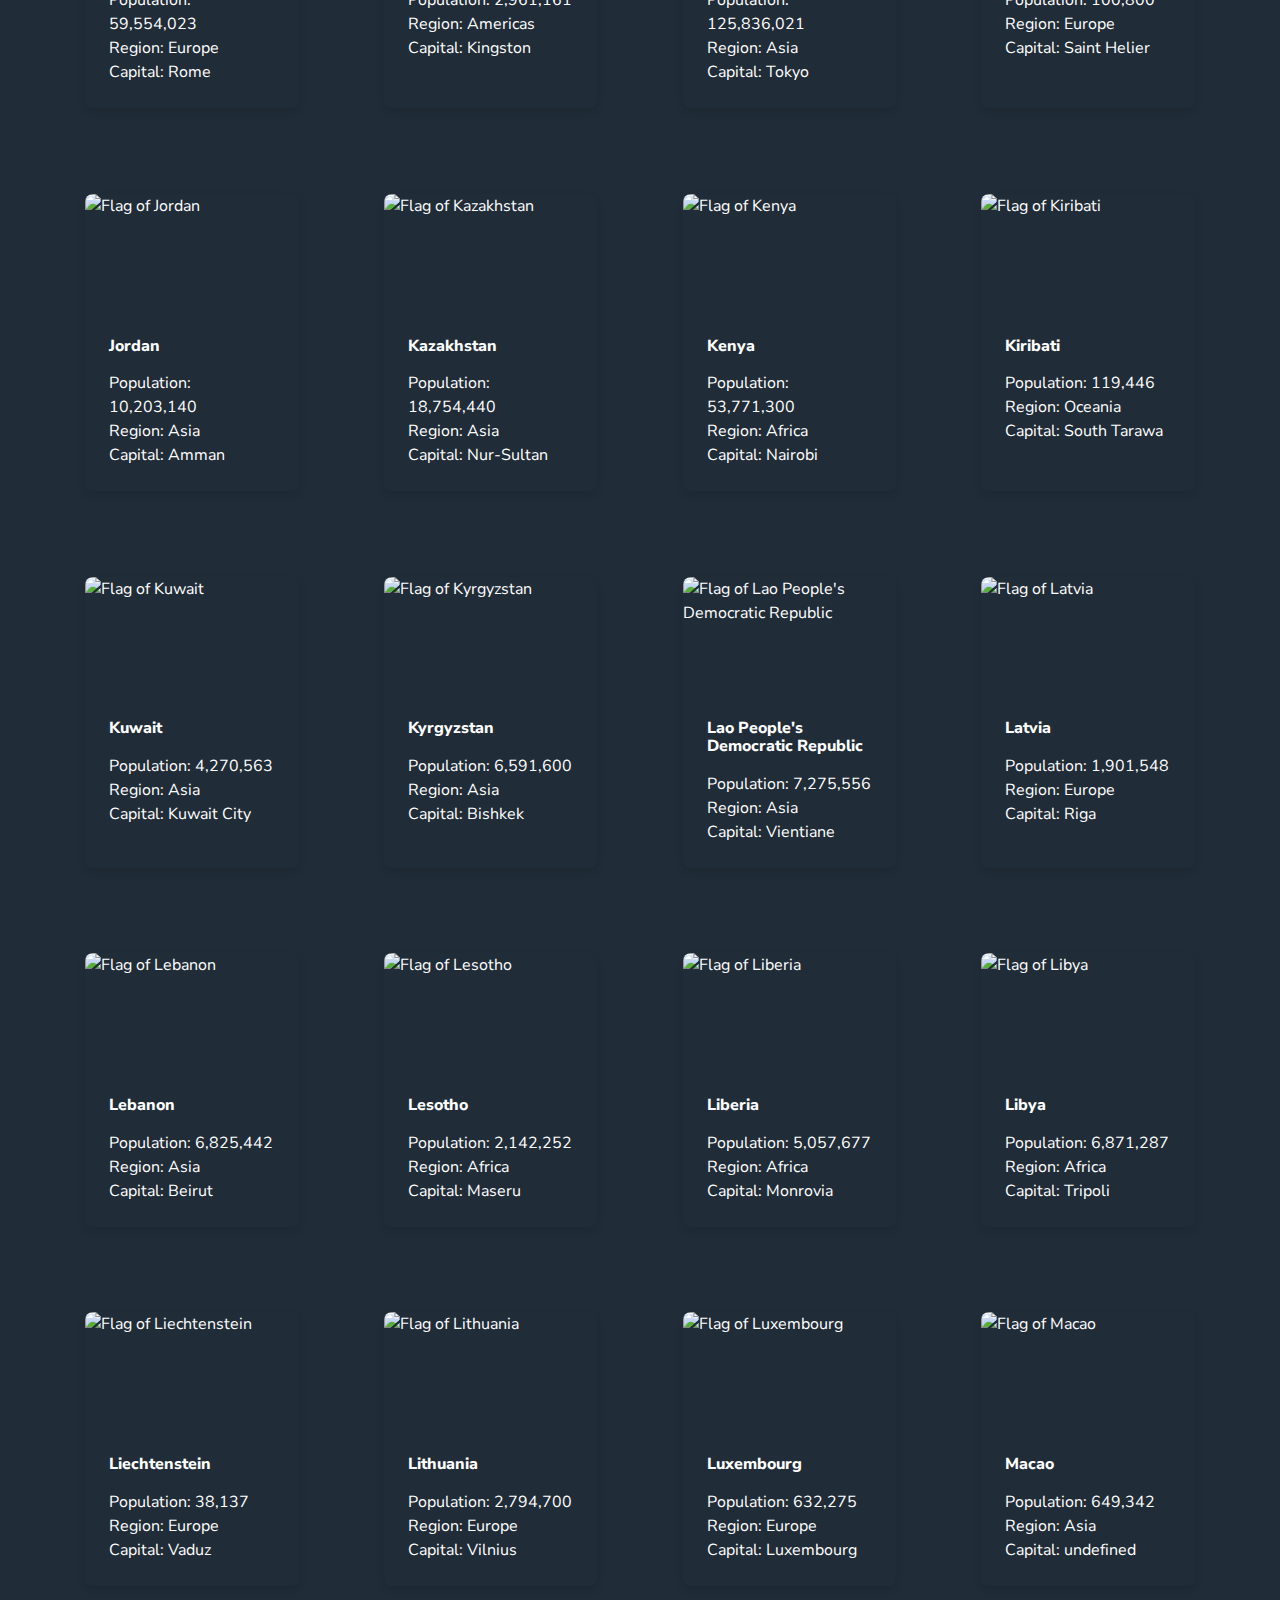
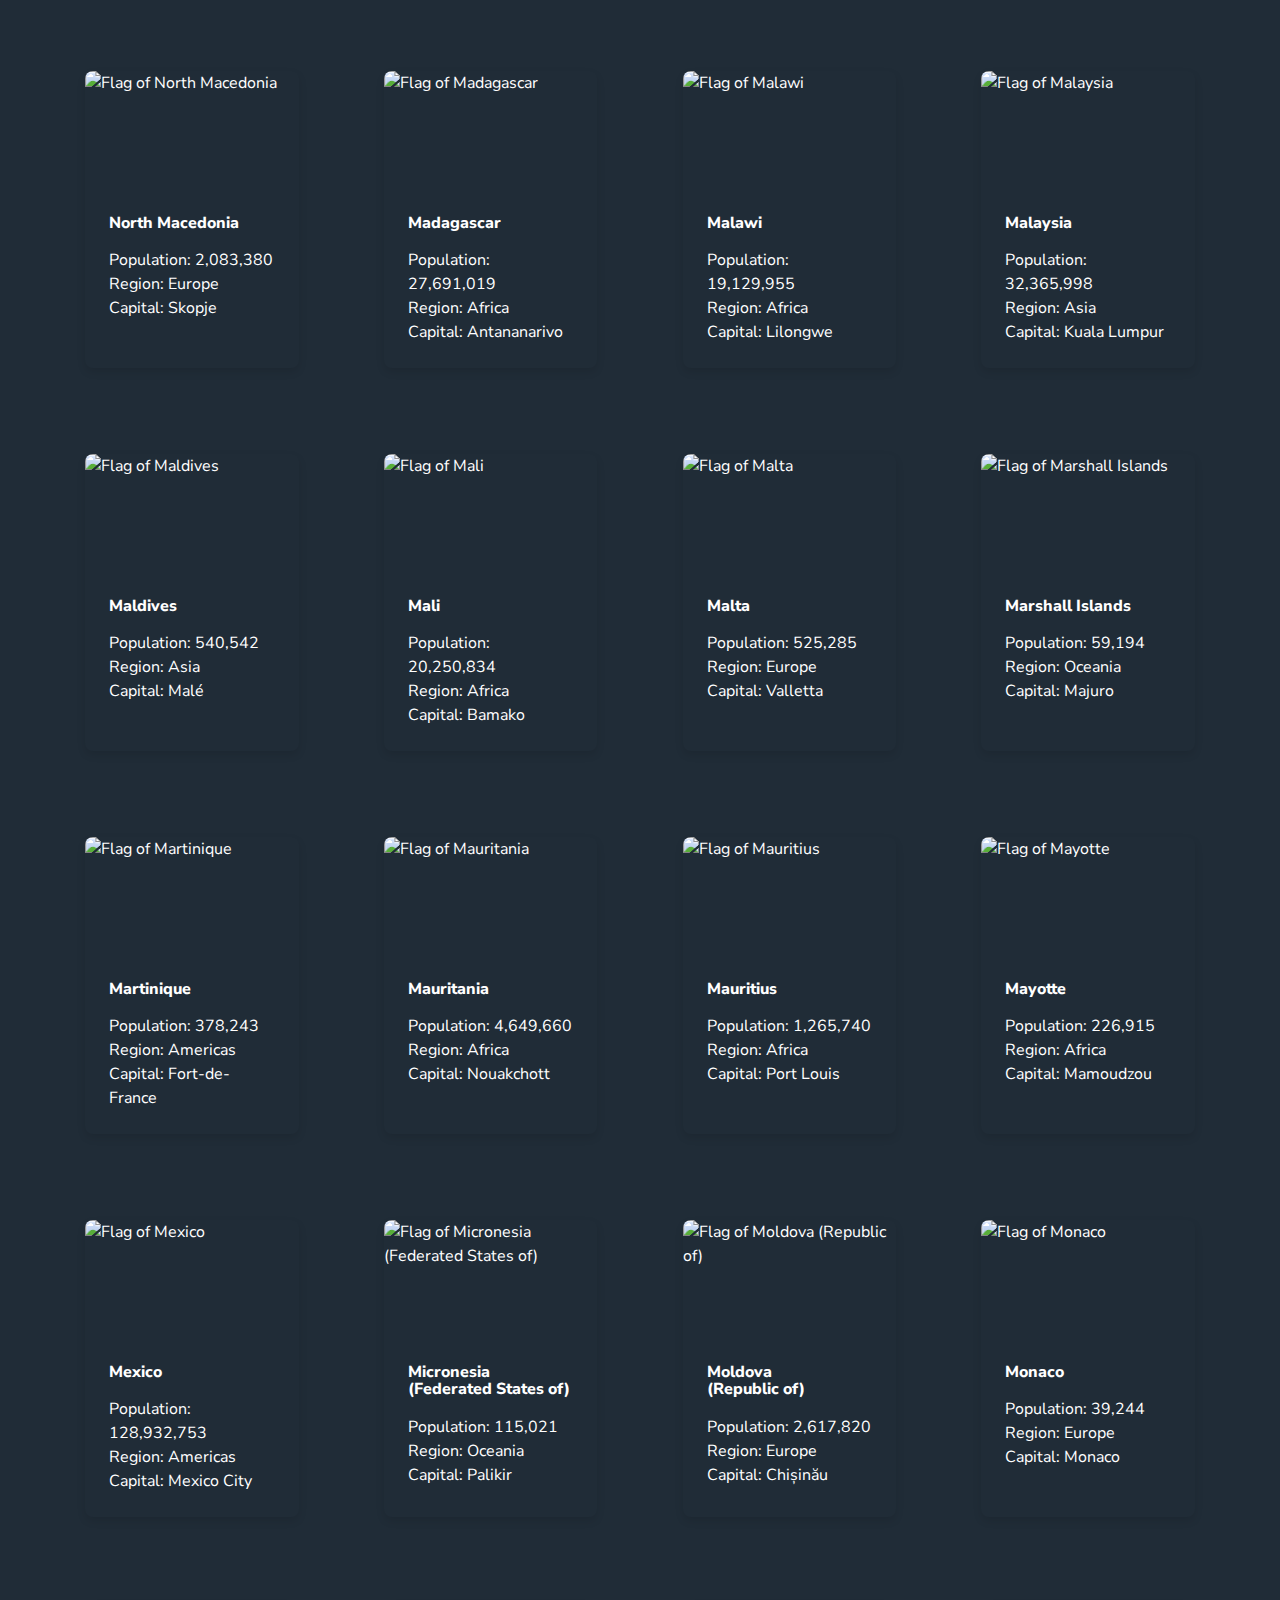
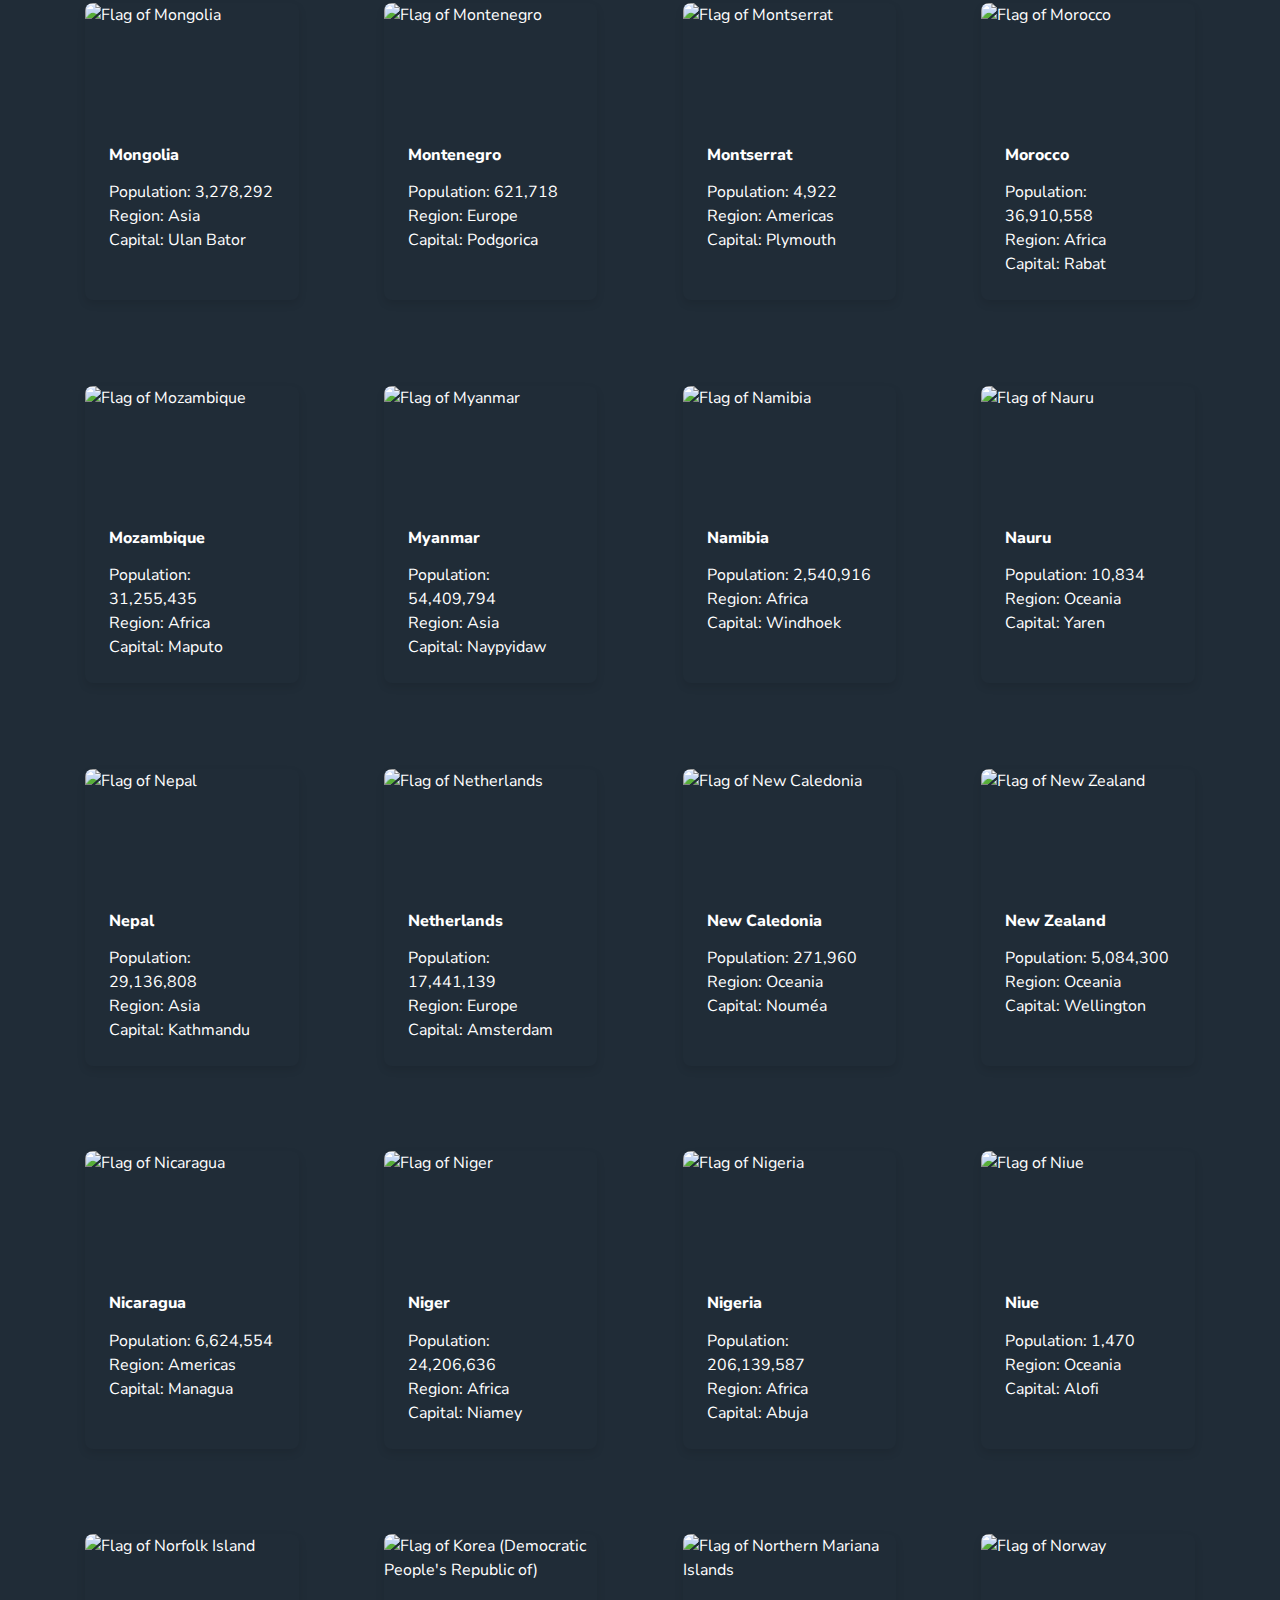
==== commit 8e1b49f4: "Update Dark Mode" ====
--- a/index.html
+++ b/index.html
@@ -54,7 +54,7 @@
     <!-- HEADER -->
     <header>
       <a href="index.html">Where in the world?</a>
-      <button><ion-icon name="moon"></ion-icon>Dark mode</button>
+      <button id="darkmode"><ion-icon name="moon"></ion-icon>Dark mode</button>
     </header>
     <!-- CONTENT -->
     <main id="main-page">
--- a/assets/css/style.css
+++ b/assets/css/style.css
@@ -185,7 +185,7 @@
   border: 0.5rem;
 }
 #country-list * {
-  transition: 0.4s ease;
+  /* transition: 0.4s ease; */
 }
 #country-list a {
   border-radius: 0.5rem;
@@ -267,6 +267,7 @@
   padding: 0.25rem 1.5rem;
   border-radius: 0.5rem;
   background: var(--white);
+  box-shadow: var(--shadow-2);
 }
 .btn {
   display: flex;
@@ -292,7 +293,7 @@
 .btn .icon-wrapper .icon {
   width: 1rem;
   height: 1rem;
-  transition: 0.4s cubic-bezier(0.075, 0.82, 0.165, 1);
+  /* transition: 0.4s ease; */
 }
 .btn .inner-wrapper {
   display: flex;
@@ -315,6 +316,7 @@
 }
 .input-wrapper input, .input-wrapper select {
   border: 0 !important;
+  background-color: transparent;
 }
 .input-wrapper select {
   background: var(--white);
